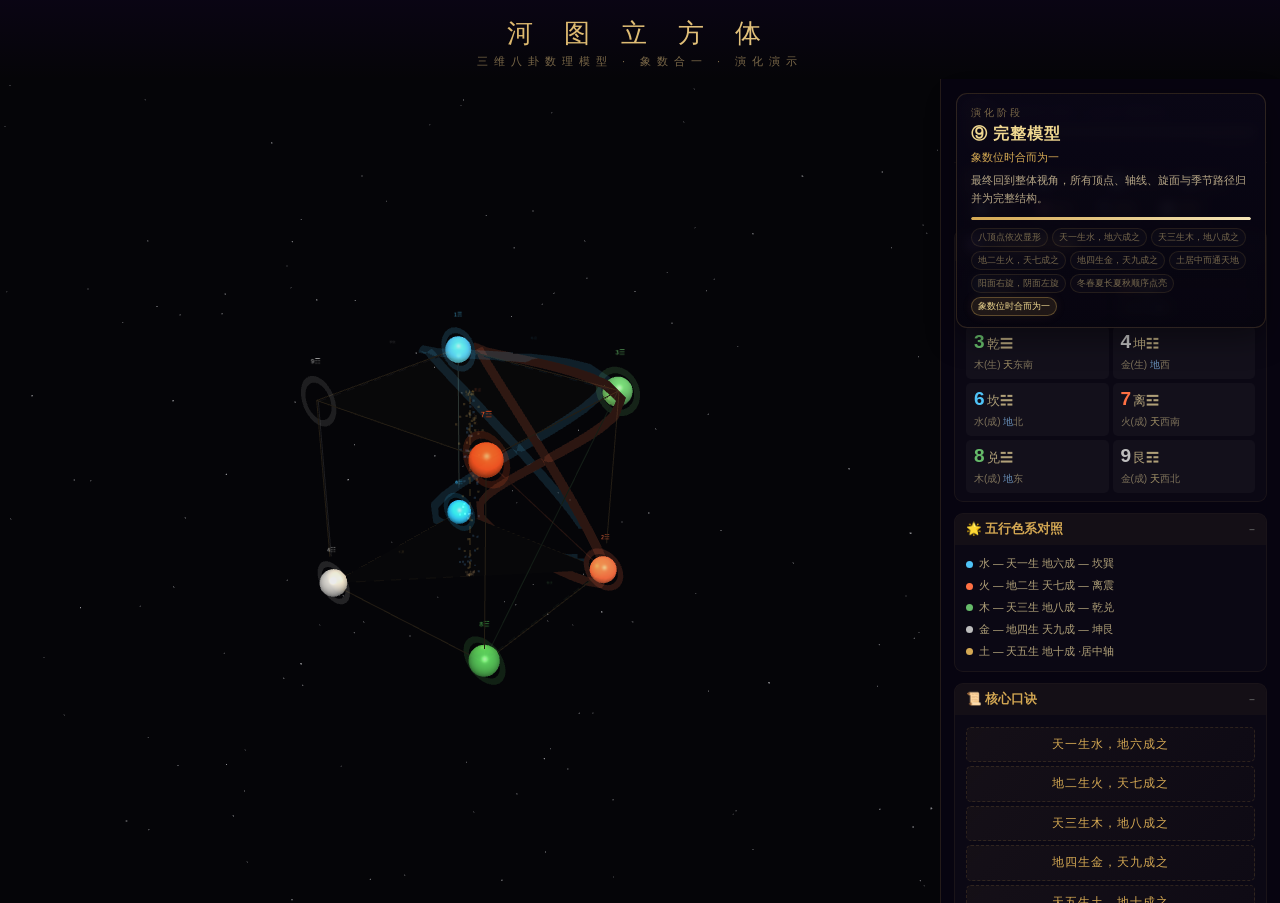
==== HetuCubeIOS/HetuCubeIOS/Web/index.html @ 50f14b51 "Initial public release" ====
<!DOCTYPE html>
<html lang="zh-CN">
<head>
<meta charset="UTF-8">
<meta name="viewport" content="width=device-width, initial-scale=1.0">
<meta name="description" content="河图立方体的三维交互可视化页面，结合八卦、五行、季节与数理映射，提供实验性 3D 展示与演化讲解。">
<title>河图立方体 · 三维数理模型</title>
<style>
*{margin:0;padding:0;box-sizing:border-box}
body{font-family:'Segoe UI','Microsoft YaHei',sans-serif;background:#050508;color:#e0d8c8;overflow-x:hidden;min-height:100vh}
.hd{text-align:center;padding:16px 20px 10px;background:linear-gradient(180deg,rgba(10,5,20,.95)0%,transparent 100%);position:relative;z-index:10}
.hd h1{font-size:26px;font-weight:200;letter-spacing:12px;background:linear-gradient(90deg,#d4a853,#f5e6b8,#d4a853);background-size:300% 100%;-webkit-background-clip:text;-webkit-text-fill-color:transparent;animation:tG 4s ease infinite}
@keyframes tG{0%,100%{background-position:0%50%}50%{background-position:100%50%}}
.sub{margin-top:3px;font-size:11px;color:#7a6848;letter-spacing:6px}
.mc{display:flex;height:calc(100vh - 76px);position:relative}
#cc{flex:1;position:relative;min-height:420px;cursor:grab}#cc:active{cursor:grabbing}canvas{display:block}
.sp{width:340px;background:rgba(8,5,18,.94);border-left:1px solid rgba(212,168,83,.14);overflow-y:auto;padding:13px;z-index:5}
.sp::-webkit-scrollbar{width:3px}.sp::-webkit-scrollbar-thumb{background:rgba(212,168,83,.22);border-radius:2px}
.ps{margin-bottom:11px;background:rgba(255,255,255,.02);border-radius:9px;border:1px solid rgba(212,168,83,.07);overflow:hidden}
.ph{padding:7px 11px;font-size:12.5px;font-weight:600;color:#d4a853;cursor:pointer;display:flex;justify-content:space-between;align-items:center;background:rgba(212,168,85,.04)}
.ph:hover{background:rgba(212,168,83,.09)}.pc{padding:8px 11px;font-size:11.5px;line-height:1.7;color:#b0a078}.pc.hd{display:none}.pi{font-size:10px;color:#555}
.ctls{display:flex;gap:4px;flex-wrap:wrap;padding:6px 11px 8px}
.cb{padding:4px 9px;font-size:10.5px;border:1px solid rgba(212,168,83,.2);background:rgba(212,168,83,.05);color:#c9a855;border-radius:4px;cursor:pointer;transition:all .25s;font-family:inherit;white-space:nowrap}
.cb:hover{background:rgba(212,168,83,.15);border-color:rgba(212,168,83,.38)}
.cb.on{background:rgba(212,168,83,.18);border-color:#d4a853;color:#f0d890}
.ab{padding:6px 11px 9px;border-bottom:1px solid rgba(212,168,83,.06)}
.ar{display:flex;align-items:center;gap:6px;margin-bottom:4px}
.pb{width:28px;height:28px;border-radius:50%;border:2px solid #d4a853;background:rgba(212,168,83,.08);color:#d4a853;font-size:12px;cursor:pointer;display:flex;align-items:center;justify-content:center;transition:all .25s;flex-shrink:0}
.pb:hover{background:rgba(212,168,83,.2)}.pb.on{border-color:#f0d890;background:rgba(240,216,144,.18);color:#f0d890}
.pl{flex:1;font-size:10.5px;color:#786848;text-align:left}
.pw{height:3px;background:rgba(255,255,255,.05);border-radius:2px;cursor:pointer;overflow:hidden}.pf{height:100%;background:linear-gradient(90deg,#d4a853,#f5e6b8);border-radius:2px;width:0%}
.sr{display:flex;justify-content:space-between;align-items:center;font-size:9.5px;color:#555;margin-top:3px}
.sr select{background:rgba(15,10,28,.92);border:1px solid rgba(212,168,83,.16);color:#c9a855;padding:1px 4px;border-radius:3px;font-size:9.5px;outline:none}
.vg{display:grid;grid-template-columns:1fr 1fr;gap:4px}
.vc{padding:5px 7px;border-radius:5px;background:rgba(255,255,255,.03);border:1px solid transparent;cursor:pointer;transition:all .28s}
.vc:hover{background:rgba(212,168,83,.08);border-color:rgba(212,168,83,.26);transform:translateY(-1px)}
.vc.a{background:rgba(212,168,83,.14);border-color:rgba(212,168,83,.48);box-shadow:0 0 10px rgba(212,168,83,.1)}.vc.dm{opacity:.16}
.vn{font-size:19px;font-weight:bold;line-height:1;display:inline-block}
.vg2{font-size:13px;margin-left:2px}.vw{font-size:10px;opacity:.68;margin-top:1px}
.e0 .vn{color:#4FC3F7}.e1 .vn{color:#FF7043}.e2 .vn{color:#66BB6A}.e3 .vn{color:#BDBDBD}.e4 .vn{color:#D4A853}
.lr{display:flex;align-items:center;padding:2px 0;font-size:10.5px}
.ld{width:7px;height:7px;border-radius:50%;margin-right:6px;flex-shrink:0}
.fb{background:linear-gradient(135deg,rgba(212,168,83,.05),rgba(212,168,83,.02));border-radius:5px;padding:7px 9px;margin:4px 0;text-align:center;font-size:11.5px;letter-spacing:1px;color:#d4a853;border:1px dashed rgba(212,168,83,.15)}
#io{position:absolute;top:10px;left:10px;max-width:270px;background:rgba(6,4,14,.96);border:1px solid rgba(212,168,83,.3);border-radius:9px;padding:11px 15px;font-size:11.5px;line-height:1.65;z-index:20;display:none;animation:fi .28s ease;box-shadow:0 8px 32px rgba(0,0,0,.5)}
@keyframes fi{from{opacity:0;transform:translateY(-8px)}to{opacity:1;transform:translateY(0)}}
.it{font-size:15px;font-weight:bold;color:#f0d890;margin-bottom:5px;display:flex;align-items:center;gap:6px}.ibn{font-size:26px;color:#d4a853}
.ir{display:flex;justify-content:space-between;padding:2px 0;border-bottom:1px solid rgba(255,255,255,.04)}.il{color:#6a5838}.iv{color:#ddd;font-weight:500}
.ci{position:absolute;top:6px;right:8px;color:#555;cursor:pointer;font-size:15px;line-height:1}.ci:hover{color:#888}
#to{position:absolute;bottom:45px;left:50%;transform:translateX(-50%);max-width:440px;background:rgba(6,4,14,.94);border:1px solid rgba(212,168,83,.26);border-radius:9px;padding:11px 16px;z-index:19;text-align:center;display:none;animation:ti .32s ease;box-shadow:0 6px 26px rgba(0,0,0,.5)}
@keyframes ti{from{opacity:0;transform:translateX(-50%) translateY(16px)}to{opacity:1;transform:translateX(-50%) translateY(0)}}
.tt{font-size:13px;color:#f0d890;font-weight:600;margin-bottom:4px}.td{font-size:11px;color:#b0a078;line-height:1.6;margin-bottom:8px}
.tn{display:flex;justify-content:center;gap:7px}
.tb{padding:4px 13px;border:1px solid rgba(212,168,83,.26);background:rgba(212,168,83,.07);color:#c9a855;border-radius:4px;cursor:pointer;font-size:10.5px;transition:all .2s;font-family:inherit}.tb:hover{background:rgba(212,168,85,.2);border-color:#d4a853}
.tds{display:flex;justify-content:center;gap:4px;margin-top:7px}
.tdt{width:5px;height:5px;border-radius:50%;background:rgba(212,168,83,.16);transition:all .3s}.tdd{background:#d4a853;box-shadow:0 0 5px rgba(212,168,83,.36)}
#ao{position:absolute;top:14px;right:14px;max-width:310px;background:linear-gradient(180deg,rgba(10,7,22,.96),rgba(6,4,14,.88));border:1px solid rgba(212,168,83,.18);border-radius:11px;padding:12px 14px 11px;z-index:18;box-shadow:0 10px 30px rgba(0,0,0,.4);backdrop-filter:blur(6px)}
.ak{font-size:10px;letter-spacing:3px;color:#7a6848;margin-bottom:4px}
.at{font-size:16px;color:#f0d890;font-weight:600;letter-spacing:1px}
.al{margin-top:5px;font-size:11px;color:#d4a853}
.ad{margin-top:6px;font-size:11px;line-height:1.65;color:#b6a686}
.apb{display:flex;gap:5px;margin-top:10px}
.apd{flex:1;height:3px;border-radius:2px;background:rgba(255,255,255,.06);overflow:hidden}
.apf{height:100%;width:0%;background:linear-gradient(90deg,#d4a853,#f5e6b8);border-radius:2px;transition:width .18s linear}
.aps{display:flex;gap:4px;flex-wrap:wrap;margin-top:8px}
.apt{padding:2px 6px;border-radius:999px;border:1px solid rgba(212,168,83,.12);font-size:9px;color:#76684d;background:rgba(255,255,255,.02)}
.apt.on{color:#f0d890;border-color:rgba(212,168,83,.35);background:rgba(212,168,83,.11);box-shadow:0 0 12px rgba(212,168,83,.08)}
#ld{position:fixed;inset:0;background:#050508;display:flex;align-items:center;justify-content:center;z-index:9999;flex-direction:column;gap:10px}
.lt{color:#d4a853;font-size:15px;letter-spacing:4px;animation:pul 1.5s infinite}
.lb{width:160px;height:2px;background:rgba(212,168,83,.12);border-radius:1px;overflow:hidden}.lf{height:100%;background:linear-gradient(90deg,#d4a853,#f5e6b8);width:0%;animation:lfd 1.8s ease forwards}
@keyframes pul{0%,100%{opacity:.35}50%{opacity:1}}@keyframes lfd{to{width:100%}}
@media(max-width:900px){.mc{flex-direction:column}.sp{width:100%;max-height:42vh;border-left:none;border-top:1px solid rgba(212,168,83,.1)}#cc{min-height:54vh}#ao{top:auto;bottom:12px;right:12px;left:12px;max-width:none}}
</style>
</head>
<body>

<div id="ld"><div class="lt">载入河图立方体...</div><div class="lb"><div class="lf"></div></div></div>

<div class="hd"><h1>河 图 立 方 体</h1><div class="sub">三维八卦数理模型 · 象数合一 · 演化演示</div></div>

<div class="mc">
<div id="cc"></div>
<div id="io"><span class="ci" onclick="hideInfo()">✕</span><div class="it"><span class="ibn"></span><span class="gn"></span></div><div id="ib"></div></div>
<div id="to"><div class="tt"></div><div class="td"></div><div class="tn"><button class="tb" id="tpv">← 上一步</button><button class="tb" id="tnx">下一步 →</button></div><div class="tds" id="tds"></div></div>
<div id="ao"><div class="ak">演化阶段</div><div class="at">完整模型</div><div class="al">河图立方体已展开</div><div class="ad">当前显示完整状态。点击左侧播放按钮，可以从顶点落位开始按阶段观看整个演化过程。</div><div class="apb"><div class="apd"><div class="apf" id="apf"></div></div></div><div class="aps" id="aps"></div></div>

<div class="sp">

<div class="ab">
<div class="ar"><button class="pb" id="pbt" onclick="togPlay()">▶</button><span class="pl" id="plab">点击 ▶ 开始演化</span></div>
<div class="pw" onclick="skP(event)"><div class="pf" id="pff"></div></div>
<div class="sr"><span>速度<select onchange="chgSp(this.value)"><option value=".5">0.5x</option><option value="1" selected>1x</option><option value="1.5">1.5x</option><option value="2">2x</option><option value="3">3x</option></select></span><span><span id="tcu">00:00</span>/<span id="ttl">00:24</span></span></div>
</div>

<div class="ctls">
<button class="cb on" id="btnFull" onclick="setVM('full',this)">🌐 完整</button>
<button class="cb" id="btnHeaven" onclick="setVM('heaven',this)">⬆️ 天平面</button>
<button class="cb" id="btnEarth" onclick="setVM('earth',this)">⬇️ 地平面</button>
<button class="cb" id="btnTop" onclick="togTD(this)">🗺️ 俯视</button>
<button class="cb" id="btnRotate" onclick="togAR(this)">🔄 自转</button>
<button class="cb" onclick="rstCam()">🎯 复位</button>
<button class="cb" onclick="focusNext()">🔍 聚焦</button>
<button class="cb" onclick="startTut()">📖 讲解</button>
</div>

<div class="ps"><div class="ph" onclick="tgS(this)"><span>🔮 八顶点数理映射</span><span class="pi">−</span></div><div class="pc"><div class="vg" id="vg"></div></div></div>

<div class="ps"><div class="ph" onclick="tgS(this)"><span>🌟 五行色系对照</span><span class="pi">−</span></div><div class="pc">
<div class="lr"><span class="ld" style="background:#4fc3f7"></span>水 — 天一生 地六成 — 坎巽</div>
<div class="lr"><span class="ld" style="background:#ff7043"></span>火 — 地二生 天七成 — 离震</div>
<div class="lr"><span class="ld" style="background:#66bb6a"></span>木 — 天三生 地八成 — 乾兑</div>
<div class="lr"><span class="ld" style="background:#bdbdbd"></span>金 — 地四生 天九成 — 坤艮</div>
<div class="lr"><span class="ld" style="background:#d4a853"></span>土 — 天五生 地十成 ·居中轴</div>
</div></div>

<div class="ps"><div class="ph" onclick="tgS(this)"><span>📜 核心口诀</span><span class="pi">−</span></div><div class="pc">
<div class="fb">天一生水，地六成之</div><div class="fb">地二生火，天七成之</div><div class="fb">天三生木，地八成之</div><div class="fb">地四生金，天九成之</div><div class="fb">天五生土，地十成之</div><p style="margin-top:4px;font-size:9.5px;color:#666;">出自《尚书·洪范》</p>
</div></div>

<div class="ps"><div class="ph" onclick="tgS(this)"><span>🔄 阴阳旋转面</span><span class="pi">−</span></div><div class="pc">
<p style="color:#f0d890;margin-bottom:3px;font-size:11px">☀️ 阳面右旋顺时针</p><p style="font-size:9.5px;padding-left:4px;color:#bbb;">3乾→8兑→2震→7离→3 <span style="color:#776">| 阳爻神天 | 木→火</span></p>
<p style="color:#8ec8ff;margin:6px 0 3px;font-size:11px">🌙 阴面左旋逆时针</p><p style="font-size:9.5px;padding-left:4px;color:#bbb;">9艮→6坎→4坤→1巽→9 <span style="color:#776">| 阴爻鬼地 | 金→水</span></p>
</div></div>

<div class="ps"><div class="ph" onclick="tgS(this)"><span>⚡ 鬼神生成关系</span><span class="pi">−</span></div><div class="pc">
<p style="color:#f0d890;margin-bottom:2px;font-size:11px">神（阳气下沉 天→地）：</p><p style="font-size:9.5px;padding-left:4px;color:#ccc;">天1水→地6水神 · 天3木→地8木神 · 天5土→地10土神</p>
<p style="color:#b8a898;margin:4px 0 2px;font-size:11px">鬼（阴气上升 地→天）：</p><p style="font-size:9.5px;padding-left:4px;color:#ccc;">地2火→天7火鬼 · 地4金→天9金鬼</p>
<p style="margin-top:4px;font-size:9px;color:#556;border-top:1px solid rgba(255,255,255,.04);padding-top:3px;">「鬼神」=阴阳二气代称：神为阳气(生发)，鬼为阴气(收敛)</p>
</div></div>

<div class="ps"><div class="ph" onclick="tgS(this)"><span>📅 四季流转路径</span><span class="pi">−</span></div><div class="pc">
<p style="font-size:9.5px;line-height:1.72;color:#aaa;">
❄️冬：天1巽→天3乾 &nbsp; 🌱春：地8兑→地2震<br>🔥夏：天7离→天5中 &nbsp; 🌾长夏：地10中→地4坤<br>🍂秋：天9艮→天1巽 <span style="color:#776;font-size:8.5px;">|沿棱边闭环，时空一体</span></p>
</div></div>

<div class="ps"><div class="ph" onclick="tgS(this)"><span>🔢 天干与爻位编码</span><span class="pi">−</span></div><div class="pc">
<p style="font-size:9.5px;line-height:1.78;color:#999;"><b style="color:#c9a855">天干：</b>甲乙木(3/8)丙丁火(2/7)戊己土(5/10)庚辛金(4/9)壬癸水(1/6)<br><b style="color:#c9a855">三爻上中下=天地·鬼神·阴阳：</b><br>乾☰天神阳 坤☷地鬼阴 震☳地鬼阳 巽☴天神阴<br>坎☵地神阴 离☲天鬼阳 兑☱地神阳 艮☶天鬼阴</p>
</div></div>

</div><!-- sp -->
</div><!-- mc -->

<!-- 本地随仓库分发的依赖：Three.js r128 -->
<script src="three.min.js"></script>

<script>
// ===== 手写OrbitControls（零外部依赖）=====
THREE.OrbitControls=function(object,domElement){
  var scope=this;
  this.object=object;
  this.domElement=domElement||document;
  this.enableDamping=true;
  this.dampingFactor=0.06;
  this.autoRotate=false;
  this.autoRotateSpeed=0.6;
  this.minDistance=4;
  this.maxDistance=18;
  this.target=new THREE.Vector3();
  this.enabled=true;

  var rotateStart=new THREE.Vector2(),rotateEnd=new THREE.Vector2(),rotateDelta=new THREE.Vector2();
  var STATE={NONE:-1,ROTATE:0,DOLLY:1,PAN:2};
  var state=STATE.NONE,scale=1;
  var offset=new THREE.Vector3(),quaternion=new THREE.Quaternion();
  var spherical=new THREE.Spherical(),sphericalDelta=new THREE.Spherical();
  var panOffset=new THREE.Vector3();
  var zoomChanged=false;

  function getAutoRotationAngle(){return 2*Math.PI/60/60*scope.autoRotateSpeed;}
  function rotateLeft(angle){sphericalDelta.theta-=angle;}
  function rotateUp(angle){sphericalDelta.phi-=angle;}

  var panLeft=function(){},panUp=function(){},v1=new THREE.Vector3();
  (function(){
    panLeft=function(distance){
      v1.setFromMatrixColumn(object.matrix,0);v1.multiplyScalar(-distance);
      panOffset.add(v1);
    };
    panUp=function(distance){
      v1.setFromMatrixColumn(object.matrix,1);v1.multiplyScalar(distance);
      panOffset.add(v1);
    };
  })();

  function handleMouseDownRotate(e){rotateStart.set(e.clientX,e.clientY);}
  function handleMouseDownPan(e){}

  function handleMouseMoveRotate(e){
    rotateEnd.set(e.clientX,e.clientY);
    rotateDelta.subVectors(rotateEnd,rotateStart).multiplyScalar(Math.PI/180*scope.elementScale||0.5);
    rotateLeft(rotateDelta.x);
    rotateUp(rotateDelta.y);
    rotateStart.copy(rotateEnd);
  }

  function handleMouseWheel(e){
    if(e.deltaY<0){scale/=Math.pow(.95,8);}else{scale*=Math.pow(.95,8);}
    zoomChanged=true;
  }

  function onMouseDown(e){
    if(scope.enabled===false)return;
    e.preventDefault();
    if(e.button===0){
      state=STATE.ROTATE;handleMouseDownRotate(e);
    }else if(e.button===2){
      state=STATE.PAN;handleMouseDownPan(e);
    }
    document.addEventListener('mousemove',onMouseMove,false);
    document.addEventListener('mouseup',onMouseUp,false);
  }
  function onMouseMove(e){
    if(scope.enabled===false)return;
    e.preventDefault();
    switch(state){
      case STATE.ROTATE:handleMouseMoveRotate(e);break;
      case STATE.PAN:break;
    }
  }
  function onMouseUp(){
    document.removeEventListener('mousemove',onMouseMove,false);
    document.removeEventListener('mouseup',onMouseUp,false);
    state=STATE.NONE;
  }
  function onMouseWheel(e){
    if(scope.enabled===false)return;
    e.preventDefault();handleMouseWheel(e);
  }

  // Touch support
  function onTouchStart(e){
    if(scope.enabled===false)return;
    switch(e.touches.length){
      case 1:state=STATE.ROTATE;rotateStart.set(e.touches[0].pageX,e.touches[0].pageY);break;
      default:state=STATE.NONE;
    }
  }
  function onTouchMove(e){
    if(scope.enabled===false)return;
    e.preventDefault();e.stopPropagation();
    if(state===STATE.ROTATE&&e.touches.length===1){
      var f={clientX:e.touches[0].pageX,clientY:e.touches[0].pageY};
      rotateEnd.set(f.clientX,f.clientY);
      rotateDelta.subVectors(rotateEnd,rotateStart).multiplyScalar(Math.PI/180*.5);
      rotateLeft(rotateDelta.x);rotateUp(rotateDelta.y);
      rotateStart.copy(rotateEnd);
    }
  }

  this.domElement.addEventListener('contextmenu',function(e){e.preventDefault();});
  this.domElement.addEventListener('mousedown',onMouseDown,false);
  this.domElement.addEventListener('wheel',onMouseWheel,{passive:false});
  this.domElement.addEventListener('touchstart',onTouchStart,false);
  this.domElement.addEventListener('touchmove',onTouchMove,{passive:false});

  this.update=function(){
    var position=scope.object.position;
    offset.copy(position).sub(scope.target);
    offset.applyQuaternion(quaternion.copy(object.quaternion).invert());
    spherical.setFromVector3(offset);

    if(scope.autoRotate&&state===STATE.NONE){
      rotateLeft(getAutoRotationAngle());
    }

    spherical.theta+=sphericalDelta.theta;
    spherical.phi+=sphericalDelta.phi;
    spherical.phi=Math.max(.01,Math.min(Math.PI-.01,spherical.phi));
    spherical.radius*=scale;
    spherical.radius=Math.max(scope.minDistance,Math.min(scope.maxDistance,spherical.radius));

    scope.target.add(panOffset);

    offset.setFromSpherical(spherical);
    offset.applyQuaternion(object.quaternion);

    position.copy(scope.target).add(offset);
    object.lookAt(scope.target);

    if(scope.enableDamping){
      sphericalDelta.theta*=(1-this.dampingFactor);
      sphericalDelta.phi*=(1-this.dampingFactor);
      panOffset.multiplyScalar(1-this.dampingFactor);
    }else{
      sphericalDelta.set(0,0,0);
      panOffset.set(0,0,0);
    }
    scale=1;

    return true;
  };

  this.dispose=function(){
    this.domElement.removeEventListener('mousedown',onMouseDown);
    this.domElement.removeEventListener('wheel',onMouseWheel);
    this.domElement.removeEventListener('touchstart',onTouchStart);
    this.domElement.removeEventListener('touchmove',onTouchMove);
  };
};

// ===== 全局错误处理 =====
window.onerror=function(msg,url,line){
  var ld=document.getElementById('ld');
  if(ld)ld.innerHTML='<div style="text-align:center;padding:35px;color:#d4a853;"><h3 style="margin-bottom:10px;">⚠ 出错了</h3><p style="font-size:12px;color:#888;margin-bottom:14px;">'+String(msg)+'<br>行:'+line+'</p><button onclick="location.reload()" style="padding:7px 22px;background:rgba(212,168,83,.14);border:1px solid #d4a853;color:#d4a853;border-radius:5px;cursor:pointer;font-size:12px;">🔄 重试</button></div>';
  return false;
};

function showBootError(msg){
  var ld=document.getElementById('ld');
  if(ld)ld.innerHTML='<div style="text-align:center;padding:34px;color:#d4a853;"><h3 style="margin-bottom:10px;">⚠ 无法初始化 3D 场景</h3><p style="font-size:12px;line-height:1.7;color:#9f937d;margin-bottom:14px;">'+msg+'</p><button onclick="location.reload()" style="padding:7px 22px;background:rgba(212,168,83,.14);border:1px solid #d4a853;color:#d4a853;border-radius:5px;cursor:pointer;font-size:12px;">🔄 重新尝试</button></div>';
}

// ===== 主初始化 =====
function initApp(){
  if(typeof THREE==='undefined'||!THREE.Scene){
    document.getElementById('ld').innerHTML='<div style="text-align:center;color:#d4a853;padding:30px;"><h3>⏳ 正在加载引擎...</h3><p style="font-size:11px;color:#777;margin:10px 0;">Three.js尚未就绪</p><button onclick="location.reload()" style="padding:6px 18px;background:rgba(212,168,83,.12);border:1px solid #d4a853;color:#d4a853;border-radius:4px;cursor:pointer;">重试</button></div>';
    setTimeout(initApp,800);
    return;
  }

// ===================== 数据 =====================
var VD=[
{n:1,g:'巽',gs:'☴',w:'水',sc:'生',pl:'天',po:'东北',el:0,sg:'神',yy:'阴',xx:'风',se:'冬始',c:0x4FC3F7},
{n:2,g:'震',gs:'☳',w:'火',sc:'生',pl:'地',po:'南',el:1,sg:'鬼',yy:'阳',xx:'雷',se:'春始',c:0xFF7043},
{n:3,g:'乾',gs:'☰',w:'木',sc:'生',pl:'天',po:'东南',el:2,sg:'神',yy:'阳',xx:'天',se:'春终',c:0x66BB6A},
{n:4,g:'坤',gs:'☷',w:'金',sc:'生',pl:'地',po:'西',el:3,sg:'鬼',yy:'阴',xx:'地',se:'秋终',c:0xBDBDBD},
{n:6,g:'坎',gs:'☵',w:'水',sc:'成',pl:'地',po:'北',el:0,sg:'神',yy:'阴',xx:'水',se:'冬终',c:0x29B6F6},
{n:7,g:'离',gs:'☲',w:'火',sc:'成',pl:'天',po:'西南',el:1,sg:'鬼',yy:'阳',xx:'火',se:'夏始',c:0xFF5722},
{n:8,g:'兑',gs:'☱',w:'木',sc:'成',pl:'地',po:'东',el:2,sg:'神',yy:'阳',xx:'泽',se:'春盛',c:0x4CAF50},
{n:9,g:'艮',gs:'☶',w:'金',sc:'成',pl:'天',po:'西北',el:3,sg:'鬼',yy:'阴',xx:'山',se:'秋始',c:0x9E9E9E}
];
var S=2;
var VP={
 1:new THREE.Vector3(-1,1,-1),3:new THREE.Vector3(1,1,-1),
 7:new THREE.Vector3(1,1,1),9:new THREE.Vector3(-1,1,1),
 2:new THREE.Vector3(1,-1,-1),4:new THREE.Vector3(-1,-1,1),
 6:new THREE.Vector3(-1,-1,-1),8:new THREE.Vector3(1,-1,1)
};
var CH=new THREE.Vector3(0,S/2,0), CE=new THREE.Vector3(0,-S/2,0);
var PRS=[{s:1,c:6,nm:'水',cl:0x4FC3F7},{s:3,c:8,nm:'木',cl:0x66BB6A},{s:2,c:7,nm:'火',cl:0xFF7043},{s:4,c:9,nm:'金',cl:0xBDBDBD}];
var SRS=[
  {a:1,b:3,nm:'冬启',cl:0x4FC3F7},
  {a:8,b:2,nm:'春发',cl:0x66BB6A},
  {a:7,b:'5',nm:'夏盛',cl:0xFF7043},
  {a:'10',b:4,nm:'长夏',cl:0xD4A853},
  {a:9,b:1,nm:'秋收',cl:0xBDBDBD}
];
var DUR=24;
var PHASES=[
  {id:'intro',from:0,to:3,title:'① 顶点落位',label:'八顶点依次显形',desc:'先看到数位骨架，再建立天平面与地平面的上下层级。',cam:{x:5.4,y:4.6,z:6.2,tx:0,ty:0,tz:0}},
  {id:'water',from:3,to:5.8,title:'② 水相生成',label:'天一生水，地六成之',desc:'蓝色粒子沿 1→6 贯穿上下，先明确“生数到成数”的基本范式。',cam:{x:-4.8,y:3.2,z:-5.6,tx:-0.7,ty:-0.1,tz:-0.7}},
  {id:'wood',from:5.8,to:8.6,title:'③ 木相生成',label:'天三生木，地八成之',desc:'镜头转向东南与正东方向，绿色流线强调木相从天位落到地位。',cam:{x:5.8,y:2.9,z:-4.9,tx:0.9,ty:-0.05,tz:-0.2}},
  {id:'fire',from:8.6,to:11.4,title:'④ 火相生成',label:'地二生火，天七成之',desc:'红色粒子改为由下向上冲起，显出“地生而天成”的反向气机。',cam:{x:5.6,y:1.2,z:5.2,tx:0.95,ty:-0.2,tz:0.1}},
  {id:'metal',from:11.4,to:14.2,title:'⑤ 金相生成',label:'地四生金，天九成之',desc:'银白流线斜贯西与西北，生成关系由下升上，更清楚地和水木区分。',cam:{x:-5.7,y:2.2,z:5.7,tx:-0.9,ty:-0.1,tz:0.5}},
  {id:'axis',from:14.2,to:17.2,title:'⑥ 鬼神中轴',label:'土居中而通天地',desc:'中心轴开始显化。金色下沉为神，青色上升为鬼，5 与 10 成为全局枢纽。',cam:{x:0.2,y:6.9,z:4.2,tx:0,ty:0,tz:0}},
  {id:'spin',from:17.2,to:20.4,title:'⑦ 阴阳旋面',label:'阳面右旋，阴面左旋',desc:'两组旋转管开始占据画面，观众能同时看到阳面外放与阴面回收。',cam:{x:6.8,y:3.6,z:0.6,tx:0,ty:0,tz:0}},
  {id:'season',from:20.4,to:23.2,title:'⑧ 四时流转',label:'冬春夏长夏秋顺序点亮',desc:'五段季节路径依次显现，时间不再只是文字，而是绕着立方体实际流动。',cam:{x:4.6,y:6.1,z:4.8,tx:0,ty:0,tz:0}},
  {id:'full',from:23.2,to:24,title:'⑨ 完整模型',label:'象数位时合而为一',desc:'最终回到整体视角，所有顶点、轴线、旋面与季节路径归并为完整结构。',cam:{x:5,y:4,z:6,tx:0,ty:0,tz:0}}
];

// ===================== 场景 =====================
var ct=document.getElementById('cc');
var scene=new THREE.Scene();
scene.background=new THREE.Color(0x050508);
var camera=new THREE.PerspectiveCamera(50,ct.clientWidth/ct.clientHeight,0.1,120);
camera.position.set(5,4,6);
if(!window.WebGLRenderingContext){
  showBootError('当前环境不支持 WebGL。请改用支持硬件加速的现代浏览器打开此页面。');
  return;
}
var renderer;
try{
  renderer=new THREE.WebGLRenderer({antialias:true,alpha:false,powerPreference:'high-performance'});
}catch(err){
  showBootError('浏览器已加载页面，但未能创建 WebGL 上下文。请检查显卡驱动、浏览器硬件加速设置，或尝试 Chrome / Edge / Safari 最新版本。');
  console.error(err);
  return;
}
renderer.setSize(ct.clientWidth,ct.clientHeight);
renderer.setPixelRatio(Math.min(window.devicePixelRatio,2));
ct.appendChild(renderer.domElement);
var controls=new THREE.OrbitControls(camera,renderer.domElement);

scene.add(new THREE.AmbientLight(0xffffff,.36));
var dLight=new THREE.DirectionalLight(0xfff8e8,.65);dLight.position.set(5,8,5);scene.add(dLight);
scene.add(new THREE.PointLight(0xd4a853,.45,25));

// =========== 星空 ===========
(function(){
  var N=1500,geo=new THREE.BufferGeometry(),pos=new Float32Array(N*3),col=new Float32Array(N*3);
  for(var i=0;i<N;i++){
    var r=24+Math.random()*40,th=Math.random()*Math.PI*2,ph=Math.acos(2*Math.random()-1);
    pos[i*3]=r*Math.sin(ph)*Math.cos(th);pos[i*3+1]=r*Math.sin(ph)*Math.sin(th);pos[i*3+2]=r*Math.cos(ph);
    var b=.45+Math.random()*.55;col[i*3]=col[i*3+1]=col[i*3+2]=b;
  }
  geo.setAttribute('position',new THREE.BufferAttribute(pos,3));
  geo.setAttribute('color',new THREE.BufferAttribute(col,3));
  window._stars=new THREE.Points(geo,new THREE.PointsMaterial({size:.11,vertexColors:true,transparent:true,opacity:.6,sizeAttenuative:true,blending:THREE.AdditiveBlending}));
  scene.add(window._stars);
})();

// =========== 立方体边框 ===========
var edgeLines=new THREE.LineSegments(new THREE.EdgesGeometry(new THREE.BoxGeometry(S*1.01,S*1.01,S*1.01)),new THREE.LineBasicMaterial({color:0xd4a853,transparent:true,opacity:.15}));
scene.add(edgeLines);

(function(){// faces
  function face(v1,v2,v3,v4,col,op){
    var sh=new THREE.Shape();sh.moveTo(v1.x,v1.z);sh.lineTo(v2.x,v2.z);sh.lineTo(v3.x,v3.z);sh.lineTo(v4.x,v4.z);sh.closePath();
    var m=new THREE.Mesh(new THREE.ShapeGeometry(sh),new THREE.MeshBasicMaterial({color:col,transparent:true,opacity:op,side:THREE.DoubleSide}));
    m.rotation.x=-Math.PI/2;m.position.y=(v1.y+v2.y+v3.y+v4.y)/4;return m;
  }
  scene.add(face(VP[3],VP[8],VP[2],VP[7],0xff7043,.028));
  scene.add(face(VP[4],VP[9],VP[1],VP[6],0x4fc3f7,.028));
  scene.add(face(VP[1],VP[3],VP[7],VP[9],0xd4a853,.016));
  scene.add(face(VP[6],VP[8],VP[2],VP[4],0xa08060,.016));
})();

// 中心轴
var axisL=new THREE.Line(new THREE.BufferGeometry().setFromPoints([CH.clone(),CE.clone()]),new THREE.LineDashedMaterial({color:0xd4a853,dashSize:.08,gapSize:.06,transparent:true,opacity:.3}));
axisL.computeLineDistances();scene.add(axisL);

// Sprite
function mkSprite(txt,col,sc){sc=sc||.7;var cv=document.createElement('canvas');cv.width=256;cv.height=128;var x=cv.getContext('2d');x.fillStyle='transparent';x.fillRect(0,0,256,128);x.fillStyle='#'+col.toString(16).padStart(6,'0');x.font='bold '+Math.round(28*sc)+'px "Microsoft YaHei",sans-serif';x.textAlign='center';x.textBaseline='middle';txt.split('\n').forEach(function(l,i){x.fillText(l,128,38+i*27*sc)});var sp=new THREE.Sprite(new THREE.SpriteMaterial({map:new THREE.CanvasTexture(cv),transparent:true}));sp.scale.set(.58*sc,.31*sc,1);return sp;}
function getPointRef(k){return k==='5'?CH.clone():k==='10'?CE.clone():VP[k].clone().multiplyScalar(S/2);}
var c5=mkSprite('5 土生\n(天中)',0xD4A853);c5.position.copy(CH);scene.add(c5);
var c10=mkSprite('10 土成\n(地中)',0xB8956A);c10.position.copy(CE);scene.add(c10);

// ============ 顶点球体 ============
var vM={},vL={},vR={};
for(var vi=0;vi<VD.length;vi++){
  var d=VD[vi],p=VP[d.n].clone().multiplyScalar(S/2);
  var sph=new THREE.Mesh(new THREE.SphereGeometry(.142,22,22),new THREE.MeshPhongMaterial({color:d.c,emissive:d.c,emissiveIntensity:.24,shininess:55,transparent:true,opacity:.9}));
  sph.position.copy(p);sph.userData=d;sph.visible=false;scene.add(sph);vM[d.n]=sph;
  var ring=new THREE.Mesh(new THREE.RingGeometry(.17,.23,26),new THREE.MeshBasicMaterial({color:d.c,transparent:true,opacity:.14,side:THREE.DoubleSide}));
  ring.position.copy(p);ring.visible=false;scene.add(ring);vR[d.n]=ring;
  var lb=mkSprite(d.n+d.gs,d.c,1.0);lb.position.copy(p).add(new THREE.Vector3(0,.32,0));lb.visible=false;scene.add(lb);vL[d.n]=lb;
}

// 连接线
var connL={};
for(var pi=0;pi<PRS.length;pi++){(function(pr){
  var ln=new THREE.Line(new THREE.BufferGeometry().setFromPoints([getPointRef(pr.s),getPointRef(pr.c)]),new THREE.LineBasicMaterial({color:pr.cl,transparent:true,opacity:.13}));
  ln._pd=pr;scene.add(ln);connL[pr.nm]=ln;
})(PRS[pi]);}
var seasonL=[];
for(var sli=0;sli<SRS.length;sli++)(function(sr){
  var ln=new THREE.Line(
    new THREE.BufferGeometry().setFromPoints([getPointRef(sr.a),getPointRef(sr.b)]),
    new THREE.LineDashedMaterial({color:sr.cl,dashSize:.1,gapSize:.08,transparent:true,opacity:.02})
  );
  ln.computeLineDistances();
  ln._sd=sr;
  scene.add(ln);
  seasonL.push(ln);
})(SRS[sli]);
var seasonTags=[];
for(var sti=0;sti<SRS.length;sti++)(function(sr){
  var sp=mkSprite(sr.nm,sr.cl,.72),a=getPointRef(sr.a),b=getPointRef(sr.b),mid=a.clone().lerp(b,.5);
  sp.position.copy(mid).add(new THREE.Vector3(0,.28,0));
  sp.material.opacity=.02;
  sp.visible=false;
  scene.add(sp);
  seasonTags.push(sp);
})(SRS[sti]);

// ============ 粒子 ============
var partSys=[];
for(var psi=0;psi<PRS.length;psi++){(function(pr,idx){
  var n=48,geo=new THREE.BufferGeometry(),pa=new Float32Array(n*3),vel=new Float32Array(n*3),life=new Float32Array(n);
  for(var j=0;j<n;j++)life[j]=0;
  geo.setAttribute('position',new THREE.BufferAttribute(pa,3));
  var pts=new THREE.Points(geo,new THREE.PointsMaterial({size:.05,color:pr.cl,transparent:true,opacity:.82,blending:THREE.AdditiveBlending,depthWrite:false}));
  pts.visible=false;pts._d={vel:vel,life:life,pos:pa,count:n,sn:pr.s,cn:pr.c};partSys.push(pts);scene.add(pts);
})(PRS[psi],psi);}

// 垂直流
(function(){
  function mkVF(y1,y2,n,col){
    var g=new THREE.BufferGeometry(),arr=new Float32Array(n*3);
    for(var i=0;i<n;i++){arr[i*3]=(Math.random()-.5)*.2;arr[i*3+1]=y1+(y2>y1?1:-1)*Math.random()*Math.abs(y2-y1);arr[i*3+2]=(Math.random()-.5)*.2;}
    g.setAttribute('position',new THREE.BufferAttribute(arr,3));return new THREE.Points(g,new THREE.PointsMaterial({size:.045,color:col,transparent:true,opacity:.56,blending:THREE.AdditiveBlending,depthWrite:false}));
  }
  window._sf=mkVF(CH.y,CE.y,40,0xD4A853);window._sf.visible=false;scene.add(window._sf);
  window._gf=mkVF(CE.y,CH.y,40,0x64B5F6);window._gf.visible=false;scene.add(window._gf);
})();

// 旋转管
(function(){
  function mkTP(arr,col){
    var pts=[];for(var i=0;i<arr.length;i++)pts.push(VP[arr[i]].clone().multiplyScalar(S/2));pts.push(pts[0].clone());
    var m=new THREE.Mesh(new THREE.TubeGeometry(new THREE.CatmullRomCurve3(pts,true),48,.048,8,true),new THREE.MeshBasicMaterial({color:col,transparent:true,opacity:0}));m.visible=false;return m;
  }
  window._yh=mkTP([3,8,2,7],0xFF7043);window._yh.visible=false;scene.add(window._yh);
  window._yh2=mkTP([9,6,4,1],0x4FC3F7);window._yh2.visible=false;scene.add(window._yh2);
})();

// ============ 状态 ============
var st={playing:false,time:DUR,speed:1},focIdx=-1,isTD=false,tutOn=false,tutSt=-1,selN=null,hovM=null,lastT=Date.now(),curVM='full';

var TUT=[{t:'欢迎进入河图立方体',d:'这是传统河图的三维立体化模型。\n接下来会按阶段带你看完整个生成过程。',phaseId:'intro'}];
for(var pti=1;pti<PHASES.length;pti++){
  TUT.push({t:PHASES[pti].title,d:PHASES[pti].desc+'\n重点：'+PHASES[pti].label,phaseId:PHASES[pti].id});
}
TUT.push({t:'交互指南',d:'操作提示：\n• 空格开始/暂停演化\n• 左右方向键按阶段前后跳转\n• 点击顶点查看详情\n• 「聚焦」可以逐对查看生成关系',phaseId:'full'});
var hudEl={
  title:document.querySelector('#ao .at'),
  label:document.querySelector('#ao .al'),
  desc:document.querySelector('#ao .ad'),
  fill:document.getElementById('apf'),
  chips:document.getElementById('aps'),
  playBtn:document.getElementById('pbt'),
  playLabel:document.getElementById('plab'),
  playFill:document.getElementById('pff'),
  timeCur:document.getElementById('tcu')
};
var btns={
  full:document.getElementById('btnFull'),
  heaven:document.getElementById('btnHeaven'),
  earth:document.getElementById('btnEarth'),
  top:document.getElementById('btnTop'),
  rotate:document.getElementById('btnRotate')
};
var phaseChips=[];
function ensurePhaseChips(){
  if(!hudEl.chips||phaseChips.length)return;
  hudEl.chips.innerHTML='';
  for(var i=0;i<PHASES.length;i++){
    var c=document.createElement('div');
    c.className='apt';
    c.textContent=PHASES[i].label;
    hudEl.chips.appendChild(c);
    phaseChips.push(c);
  }
}
function getPhaseByTime(t){
  for(var i=0;i<PHASES.length;i++){
    if(t>=PHASES[i].from&&t<PHASES[i].to)return PHASES[i];
  }
  return PHASES[PHASES.length-1];
}
function phaseProgress(phase,t){
  var span=Math.max(.001,phase.to-phase.from);
  return Math.max(0,Math.min(1,(t-phase.from)/span));
}
function syncButtons(){
  if(btns.full)btns.full.classList.toggle('on',curVM==='full');
  if(btns.heaven)btns.heaven.classList.toggle('on',curVM==='heaven');
  if(btns.earth)btns.earth.classList.toggle('on',curVM==='earth');
  if(btns.top)btns.top.classList.toggle('on',isTD);
  if(btns.rotate)btns.rotate.classList.toggle('on',controls.autoRotate);
}
function renderPhaseHud(t){
  ensurePhaseChips();
  var phase=!st.playing&&t>=DUR?PHASES[PHASES.length-1]:getPhaseByTime(t);
  if(hudEl.title)hudEl.title.textContent=phase.title;
  if(hudEl.label)hudEl.label.textContent=phase.label;
  if(hudEl.desc)hudEl.desc.textContent=phase.desc;
  if(hudEl.fill)hudEl.fill.style.width=(Math.max(0,Math.min(1,t/DUR))*100)+'%';
  for(var i=0;i<phaseChips.length;i++)phaseChips[i].classList.toggle('on',PHASES[i]===phase);
  return phase;
}
function phaseIndexById(id){
  for(var i=0;i<PHASES.length;i++)if(PHASES[i].id===id)return i;
  return PHASES.length-1;
}
function currentPhaseIndex(){
  return phaseIndexById(getPhaseByTime(Math.min(st.time,DUR-.001)).id);
}
function syncPlayButton(){
  hudEl.playBtn.textContent=st.playing?'⏸':'▶';
  hudEl.playBtn.classList.toggle('on',st.playing);
}
function jumpToTime(t,keepPanel){
  st.playing=false;
  st.time=Math.max(0,Math.min(DUR,t));
  syncPlayButton();
  if(!keepPanel&&tutOn){document.getElementById('to').style.display='none';tutOn=false;tutSt=-1;}
  updUI();
}
function jumpToPhase(id,keepPanel){
  var phase=PHASES[phaseIndexById(id)],span=Math.max(.1,phase.to-phase.from),offset=Math.min(.42,span*.28);
  curVM='full';
  isTD=false;
  syncButtons();
  jumpToTime(Math.min(DUR,phase.from+offset),keepPanel);
  easeCam({x:phase.cam.x,y:phase.cam.y,z:phase.cam.z,tx:phase.cam.tx,ty:phase.cam.ty,tz:phase.cam.tz},760);
}
function stepPhase(dir){
  var idx=Math.max(0,Math.min(PHASES.length-1,currentPhaseIndex()+dir));
  jumpToPhase(PHASES[idx].id,false);
}
function nodeBaseScale(num,ns){
  var base=ns||1;
  if(focIdx>=0){
    var pr=PRS[focIdx];
    base*=num===pr.s||num===pr.c?1.34:.52;
  }else if(selN===num){
    base*=1.34;
  }else if(hovM&&hovM.userData&&hovM.userData.n===num){
    base*=1.12;
  }
  return base;
}

// ============ 构建侧栏 ============
var vgEl=document.getElementById('vg');
for(var si=0;si<VD.length;si++)(function(i){
  var d=VD[i],cd=document.createElement('div');
  cd.className='vc e'+d.el;cd.dataset.n=d.n;
  cd.innerHTML='<div><span class="vn">'+d.n+'</span><span class="vg2">'+d.g+d.gs+'</span></div><div class="vw">'+d.w+'('+d.sc+') '+(d.pl==='天'?'<span style="color:#f0d890">'+d.pl+'</span>':'<span style="color:#8ec8ff">'+d.pl+'</span>')+d.po+'</div>';
  cd.onclick=function(){selV(d.n);};vgEl.appendChild(cd);
})(si);

// ============ 选择 ============
window.selV=function(num){
  if(focIdx>=0)return;selN=num;
  document.querySelectorAll('.vc').forEach(function(c){c.classList.toggle('a',parseInt(c.dataset.n)===num);});
  var d=null;for(var di=0;di<VD.length;di++){if(VD[di].n===num){d=VD[di];break;}}if(!d)return;
  var o=document.getElementById('io');
  o.querySelector('.ibn').textContent=num+' '+d.gs;o.querySelector('.gn').textContent=d.g;
  o.querySelector('#ib').innerHTML='<div class="ir"><span class="il">五行</span><span class="iv">'+d.w+'('+d.sc+'数)</span></div><div class="ir"><span class="il">天地</span><span class="iv">'+d.pl+'平面('+(d.pl==='天'?'奇':'偶')+')</span></div><div class="ir"><span class="il">鬼神</span><span class="iv">'+d.sg+'</span></div><div class="ir"><span class="il">阴阳</span><span class="iv">'+d.yy+'</span></div><div class="ir"><span class="il">方位</span><span class="iv">'+d.po+'</span></div><div class="ir"><span class="il">季节</span><span class="iv">'+(d.se||'—')+'</span></div><div class="ir"><span class="il">卦象</span><span class="iv">'+d.xx+'('+d.g+')</span></div><div style="margin-top:6px;padding:6px;background:rgba(212,168,83,.04);border-radius:4px;font-size:10.5px;color:#c0b098;">💡 '+d.g+'为'+d.xx+'</div>';
  o.style.display='block';
  Object.keys(vM).forEach(function(k){vM[k].scale.setScalar(1);vM[k].material.emissiveIntensity=.24;});
  if(vM[num]){vM[num].visible=true;vM[num]._cs=1;vM[num].scale.setScalar(1.38);vM[num].material.emissiveIntensity=.54;}
  if(vL[num]){vL[num].visible=true;vL[num].material.opacity=1;}
  if(vR[num]){vR[num].visible=true;vR[num].material.opacity=.24;}
};
window.hideInfo=function(){document.getElementById('io').style.display='none';document.querySelectorAll('.vc').forEach(function(c){c.classList.remove('a');});selN=null;Object.keys(vM).forEach(function(k){vM[k].material.emissiveIntensity=.24;});};

// ============ 视图控制 ============
window.tgS=function(h){var c=h.nextElementSibling,i=h.querySelector('.pi');c.classList.toggle('hd');i.textContent=c.classList.contains('hd')?'+':'−';};
window.setVM=function(m,b){curVM=m||'full';isTD=false;syncButtons();easeCam(m==='heaven'?{x:0,y:7,z:.1,tx:0,ty:.75,tz:0}:m==='earth'?{x:0,y:-7,z:.1,tx:0,ty:-.75,tz:0}:{x:5,y:4,z:6,tx:0,ty:0,tz:0},800);};
window.togTD=function(){isTD=!isTD;syncButtons();easeCam(isTD?{x:0,y:12,z:.1,tx:0,ty:0,tz:0}:{x:5,y:4,z:6,tx:0,ty:0,tz:0},800);};
window.togAR=function(){controls.autoRotate=!controls.autoRotate;syncButtons();};
window.rstCam=function(){curVM='full';isTD=false;controls.autoRotate=false;syncButtons();easeCam({x:5,y:4,z:6,tx:0,ty:0,tz:0},800);};
function easeCam(tgt,ms){
  var s={x:camera.position.x,y:camera.position.y,z:camera.position.z,tx:controls.target.x,ty:controls.target.y,tz:controls.target.z},t0=Date.now();
  (function u(){
    var p=Math.min((Date.now()-t0)/ms,1),e=p<.5?2*p*p:1-Math.pow(-2*p+2,2)/2;
    camera.position.x=s.x+(tgt.x-s.x)*e;
    camera.position.y=s.y+(tgt.y-s.y)*e;
    camera.position.z=s.z+(tgt.z-s.z)*e;
    controls.target.x=s.tx+((tgt.tx||0)-s.tx)*e;
    controls.target.y=s.ty+((tgt.ty||0)-s.ty)*e;
    controls.target.z=s.tz+((tgt.tz||0)-s.tz)*e;
    if(p<1)setTimeout(u,10);
  })();
}

// ============ 动画控制 ============
window.togPlay=function(){
  if(tutOn)endTut(true);
  if(st.time>=DUR)st.time=0;
  st.playing=!st.playing;
  syncPlayButton();
  updUI();
};
window.chgSp=function(v){st.speed=parseFloat(v);};
window.skP=function(e){if(!e)return;var r=document.querySelector('.pw').getBoundingClientRect();jumpToTime(Math.max(0,Math.min(1,(e.clientX-r.left)/r.width))*DUR,false);};
function fmtT(s){return String(Math.floor(s/60)).padStart(2,'0')+':'+String(Math.floor(s%60)).padStart(2,'0');}
function updUI(){
  var t=st.time,phase=renderPhaseHud(t);
  hudEl.playLabel.textContent=!st.playing&&t>=DUR?'完整模型已展开 · 点击 ▶ 重播演化':phase.title+' · '+phase.label;
  hudEl.playFill.style.width=((t/DUR)*100)+'%';
  hudEl.timeCur.textContent=fmtT(t);
  return phase;
}

// ============ 聚焦 ============
window.focusNext=function(){curVM='full';isTD=false;syncButtons();focIdx=(focIdx+1)%PRS.length;applyFocus(PRS[focIdx]);};
function clrFocus(){focIdx=-1;
  for(var ki=0;ki<VD.length;ki++){var d=VD[ki];vM[d.n].visible=true;vM[d.n].material.opacity=.9;vM[d.n].material.emissiveIntensity=.24;vM[d.n].scale.setScalar(1);vL[d.n].visible=true;vL[d.n].material.opacity=1;if(vR[d.n]){vR[d.n].material.opacity=.14;vR[d.n].visible=true;}}
  Object.keys(connL).forEach(function(k){connL[k].material.opacity=.13;});for(var s=0;s<seasonL.length;s++)seasonL[s].material.opacity=.02;document.querySelectorAll('.vc').forEach(function(c){c.classList.remove('dm');});}
function applyFocus(pr){
  for(var fi=0;fi<VD.length;fi++){var d=VD[fi],ok=(d.n===pr.s||d.n===pr.c);
    vM[d.n].visible=true;vM[d.n].material.opacity=ok ? .9 : .06;vM[d.n].material.emissiveIntensity=ok ? .54 : .04;vM[d.n].scale.setScalar(ok ? 1.42 : .5);
    vL[d.n].visible=true;vL[d.n].material.opacity=ok ? 1 : .06;if(vR[d.n]){vR[d.n].visible=ok;vR[d.n].material.opacity=ok ? .3 : .02;}}
  Object.keys(connL).forEach(function(k){connL[k].material.opacity=k===pr.nm ? .38 : .03;});document.querySelectorAll('.vc').forEach(function(c){var nn=parseInt(c.dataset.n);c.classList.toggle('dm',nn!==pr.s&&nn!==pr.c);});}

// ============ 讲解 ============
window.startTut=function(){tutOn=true;tutSt=0;curVM='full';isTD=false;syncButtons();showTS();document.getElementById('to').style.display='block';};
function showTS(){
  if(tutSt<0||tutSt>=TUT.length){endTut();return;}
  var s=TUT[tutSt];
  if(s.phaseId)jumpToPhase(s.phaseId,true);
  document.querySelector('.tt').textContent=s.t;
  document.querySelector('.td').innerText=s.d;
  document.getElementById('tpv').style.visibility=tutSt<=0?'hidden':'visible';
  document.getElementById('tnx').textContent=tutSt>=TUT.length-1?'完成':'下一步 →';
  var dc=document.getElementById('tds');
  dc.innerHTML='';
  for(var ti=0;ti<TUT.length;ti++){
    var dd=document.createElement('div');
    dd.className='tdt'+(ti===tutSt?' tdd':'');
    dc.appendChild(dd);
  }
}
document.getElementById('tpv').onclick=function(){if(tutSt>0){tutSt--;showTS();}};
document.getElementById('tnx').onclick=function(){if(tutSt<TUT.length-1){tutSt++;showTS();}else{endTut();}};
function endTut(keepTime){tutOn=false;tutSt=-1;document.getElementById('to').style.display='none';if(!keepTime)clrFocus();}
window.addEventListener('keydown',function(e){
  var tg=e.target&&e.target.tagName;
  if(tg==='INPUT'||tg==='TEXTAREA'||tg==='SELECT')return;
  if(e.code==='Space'){e.preventDefault();togPlay();}
  else if(e.code==='ArrowRight'){e.preventDefault();if(tutOn){if(tutSt<TUT.length-1){tutSt++;showTS();}}else stepPhase(1);}
  else if(e.code==='ArrowLeft'){e.preventDefault();if(tutOn){if(tutSt>0){tutSt--;showTS();}}else stepPhase(-1);}
  else if(e.code==='KeyT'){e.preventDefault();startTut();}
});

function nodeInViewMode(d){
  if(curVM==='heaven')return d.pl==='天';
  if(curVM==='earth')return d.pl==='地';
  return true;
}
function highlightNodes(a,b,intensity){
  for(var i=0;i<VD.length;i++){
    var n=VD[i].n;
    if(n===a||n===b){
      vM[n].material.emissiveIntensity=Math.max(vM[n].material.emissiveIntensity,.24+intensity*.42);
      if(vR[n]){
        vR[n].visible=true;
        vR[n].material.opacity=Math.max(vR[n].material.opacity,.14+intensity*.3);
        vR[n].scale.setScalar(1.05+intensity*.16);
      }
      if(vL[n]){
        vL[n].visible=true;
        vL[n].material.opacity=Math.max(vL[n].material.opacity,.72+intensity*.28);
      }
    }
  }
}
function animatePairFlow(ps,p1,p2,dt,intensity){
  var dd=ps._d,arr=dd.pos;
  ps.visible=intensity>.02;
  if(!ps.visible)return;
  for(var i=0;i<dd.count;i++){
    dd.life[i]-=dt*(.85+Math.random()*.25);
    if(dd.life[i]<=0){
      arr[i*3]=p1.x+(Math.random()-.5)*.05;
      arr[i*3+1]=p1.y+(Math.random()-.5)*.05;
      arr[i*3+2]=p1.z+(Math.random()-.5)*.05;
      dd.vel[i*3]=(p2.x-p1.x)*(.9+Math.random()*.18);
      dd.vel[i*3+1]=(p2.y-p1.y)*(.9+Math.random()*.18);
      dd.vel[i*3+2]=(p2.z-p1.z)*(.9+Math.random()*.18);
      dd.life[i]=.95+Math.random()*.35;
    }else{
      arr[i*3]+=dd.vel[i*3]*dt;
      arr[i*3+1]+=dd.vel[i*3+1]*dt;
      arr[i*3+2]+=dd.vel[i*3+2]*dt;
      var wob=1-dd.life[i]/1.3;
      arr[i*3]+=(Math.sin(wob*8+i*.7))*0.003;
      arr[i*3+2]+=(Math.cos(wob*8+i*.7))*0.003;
    }
  }
  ps.geometry.attributes.position.needsUpdate=true;
  ps.material.opacity=.18+intensity*.68;
}
function guideCameraTo(phase,dt){
  if(!st.playing||!phase||isTD||focIdx>=0||tutOn)return;
  var cp=phase.cam;
  camera.position.x+=(cp.x-camera.position.x)*Math.min(dt*1.9,1);
  camera.position.y+=(cp.y-camera.position.y)*Math.min(dt*1.9,1);
  camera.position.z+=(cp.z-camera.position.z)*Math.min(dt*1.9,1);
  controls.target.x+=(cp.tx-controls.target.x)*Math.min(dt*2.1,1);
  controls.target.y+=(cp.ty-controls.target.y)*Math.min(dt*2.1,1);
  controls.target.z+=(cp.tz-controls.target.z)*Math.min(dt*2.1,1);
}

// ============ 射线拾取 ============
var raycaster=new THREE.Raycaster(),mouseV=new THREE.Vector2();
renderer.domElement.addEventListener('mousemove',function(e){var r=renderer.domElement.getBoundingClientRect();mouseV.x=((e.clientX-r.left)/r.width)*2-1;mouseV.y=-((e.clientY-r.top)/r.height)*2+1;});
renderer.domElement.addEventListener('click',function(){if(hovM&&hovM.userData.n&&!tutOn&&focIdx<0)selV(hovM.userData.n);});

// ============ 动画更新 ============
function updateAnim(dt){
  var t=st.time;
  if(st.playing&&!tutOn){
    t+=dt*st.speed;
    if(t>=DUR){
      t=DUR;
      st.playing=false;
      hudEl.playBtn.textContent='▶';
      hudEl.playBtn.classList.remove('on');
    }
    st.time=t;
  }
  var phase=updUI();
  guideCameraTo(phase,dt);
  var ep=Math.min(t/3,1);
  var pulse=1+.026*Math.sin(Date.now()*.0015);
  for(var ei=0;ei<VD.length;ei++){var ed=VD[ei];
    var tgt=ep>(ei+1)/8?1:0,cs=vM[ed.n]._cs||0,ns=cs+(tgt-cs)*Math.min(dt*4,1);vM[ed.n]._cs=ns;
    if(ns>.001&&nodeInViewMode(ed)){
      var sc=nodeBaseScale(ed.n,Math.max(ns,.92))*pulse;
      vM[ed.n].visible=true;
      vM[ed.n].scale.setScalar(sc);
      vM[ed.n].material.opacity=focIdx>=0&&ed.n!==PRS[focIdx].s&&ed.n!==PRS[focIdx].c?.08:.92;
      vM[ed.n].material.emissiveIntensity=selN===ed.n?.54:.24;
      vL[ed.n].visible=true;
      vL[ed.n].material.opacity=Math.max(ns,.86);
      if(vR[ed.n]){
        vR[ed.n].visible=ns>.2;
        vR[ed.n].material.opacity=.1+ns*.06;
        vR[ed.n].scale.setScalar(1+.05*Math.sin(Date.now()*.002+ed.n));
      }
    }else{
      vM[ed.n].visible=false;
      vL[ed.n].visible=false;
      if(vR[ed.n])vR[ed.n].visible=false;
    }
  }
  c5.visible=t>1.2&&curVM!=='earth';c10.visible=t>1.2&&curVM!=='heaven';
  c5.material.opacity=.82;c10.material.opacity=.76;
  var pairMap={water:0,wood:1,fire:2,metal:3};
  var activePairIdx=pairMap.hasOwnProperty(phase.id)?pairMap[phase.id]:-1;
  for(var pxi=0;pxi<partSys.length;pxi++){
    var ps=partSys[pxi],pr=PRS[pxi],intensity=0;
    if(activePairIdx===pxi)intensity=.35+.65*phaseProgress(phase,t);
    animatePairFlow(ps,getPointRef(pr.s),getPointRef(pr.c),dt,intensity);
    if(focIdx<0)connL[pr.nm].material.opacity=activePairIdx===pxi?.18+intensity*.55:(phase.id==='full'?.13:.045);
    if(activePairIdx===pxi)highlightNodes(pr.s,pr.c,intensity);
  }

  var axisIntensity=phase.id==='axis'?.25+.75*phaseProgress(phase,t):phase.id==='full'?.18:0;
  window._sf.visible=axisIntensity>.03;window._gf.visible=axisIntensity>.03;
  if(window._sf.visible){
    var sa=window._sf.geometry.attributes.position.array;
    for(var sii=0;sii<sa.length/3;sii++){
      sa[sii*3+1]-=dt*(.55+axisIntensity*.75);
      sa[sii*3]+=(Math.sin(Date.now()*.002+sii))*0.0016;
      sa[sii*3+2]+=(Math.cos(Date.now()*.002+sii))*0.0016;
      if(sa[sii*3+1]<CE.y+.08)sa[sii*3+1]=CH.y-.08+(Math.random()-.5)*.04;
    }
    window._sf.geometry.attributes.position.needsUpdate=true;
    window._sf.material.opacity=.12+axisIntensity*.48;
  }
  if(window._gf.visible){
    var ga=window._gf.geometry.attributes.position.array;
    for(var gii=0;gii<ga.length/3;gii++){
      ga[gii*3+1]+=dt*(.52+axisIntensity*.72);
      ga[gii*3]+=(Math.sin(Date.now()*.0024+gii))*0.0014;
      ga[gii*3+2]+=(Math.cos(Date.now()*.0024+gii))*0.0014;
      if(ga[gii*3+1]>CH.y-.08)ga[gii*3+1]=CE.y+.08+(Math.random()-.5)*.04;
    }
    window._gf.geometry.attributes.position.needsUpdate=true;
    window._gf.material.opacity=.1+axisIntensity*.42;
  }
  if(axisIntensity>.04){highlightNodes(1,6,axisIntensity*.35);highlightNodes(3,8,axisIntensity*.35);c5.material.opacity=.85;c10.material.opacity=.8;}

  var spinIntensity=phase.id==='spin'?.28+.72*phaseProgress(phase,t):phase.id==='full'?.18:0;
  window._yh.visible=spinIntensity>.02;window._yh2.visible=spinIntensity>.02;
  if(window._yh.visible){
    window._yh.material.opacity=.08+spinIntensity*.42;
    window._yh.rotation.y+=dt*(.36+spinIntensity*.6);
    highlightNodes(3,7,spinIntensity*.42);highlightNodes(8,2,spinIntensity*.42);
  }
  if(window._yh2.visible){
    window._yh2.material.opacity=.07+spinIntensity*.38;
    window._yh2.rotation.y-=dt*(.34+spinIntensity*.58);
    highlightNodes(9,1,spinIntensity*.4);highlightNodes(6,4,spinIntensity*.4);
  }

  var seasonIntensity=phase.id==='season'?.25+.75*phaseProgress(phase,t):phase.id==='full'?.14:0;
  for(var si=0;si<seasonL.length;si++){
    var local=Math.max(0,Math.min(1,phase.id==='season'?(phaseProgress(phase,t)*seasonL.length-si):0));
    seasonL[si].material.opacity=phase.id==='season'?.04+local*.58:(phase.id==='full'?.04+seasonIntensity*.12:.02);
    if(seasonTags[si]){
      seasonTags[si].visible=phase.id==='season'||phase.id==='full'||tutOn&&TUT[tutSt]&&TUT[tutSt].phaseId==='season';
      seasonTags[si].material.opacity=phase.id==='season'?.08+local*.92:(phase.id==='full'?.18:.02);
    }
  }
  if(phase.id==='season'){
    var activeSeg=Math.min(seasonL.length-1,Math.floor(phaseProgress(phase,t)*seasonL.length));
    var seg=seasonL[activeSeg]._sd;
    if(seg.a==='5'||seg.b==='5')c5.material.opacity=.96;
    if(seg.a==='10'||seg.b==='10')c10.material.opacity=.93;
    if(typeof seg.a==='number'&&typeof seg.b==='number')highlightNodes(seg.a,seg.b,.55);
  }

  edgeLines.material.opacity=.126+.038*Math.sin(Date.now()*.00058);
  if(window._stars){window._stars.rotation.y+=dt*.0073;window._stars.rotation.x+=dt*.002;}
}

// ============ 渲染循环 ============
function animate(){
  requestAnimationFrame(animate);
  var now=Date.now(),dt=Math.min((now-lastT)/1000,.1);lastT=now;controls.update();
  raycaster.setFromCamera(mouseV,camera);var ms=[];var vk=Object.keys(vM);for(var hi=0;hi<vk.length;hi++)if(vM[vk[hi]].visible)ms.push(vM[vk[hi]]);
  var hits=raycaster.intersectObjects(ms);
  if(hits.length>0){var ht=hits[0].object;if(hovM!==ht){hovM=ht;renderer.domElement.style.cursor='pointer';}}
  else{if(hovM){hovM=null;renderer.domElement.style.cursor='grab';}}
  var vlKeys=Object.keys(vL);for(var li=0;li<vlKeys.length;li++)vL[vlKeys[li]].quaternion.copy(camera.quaternion);
  c5.quaternion.copy(camera.quaternion);c10.quaternion.copy(camera.quaternion);
  for(var sti=0;sti<seasonTags.length;sti++)seasonTags[sti].quaternion.copy(camera.quaternion);
  updateAnim(dt);renderer.render(scene,camera);
}
animate();
syncButtons();syncPlayButton();renderPhaseHud(st.time);

// ============ 窗口调整 ============
window.addEventListener('resize',function(){camera.aspect=ct.clientWidth/ct.clientHeight;camera.updateProjectionMatrix();renderer.setSize(ct.clientWidth,ct.clientHeight);});

// ============ 加载完成 ============
setTimeout(function(){var ld=document.getElementById('ld');if(ld){ld.style.opacity='0';setTimeout(function(){var l=document.getElementById('ld');if(l)l.style.display='none';},400);}},1700);
}

// 启动
initApp();
</script>
</body>
</html>
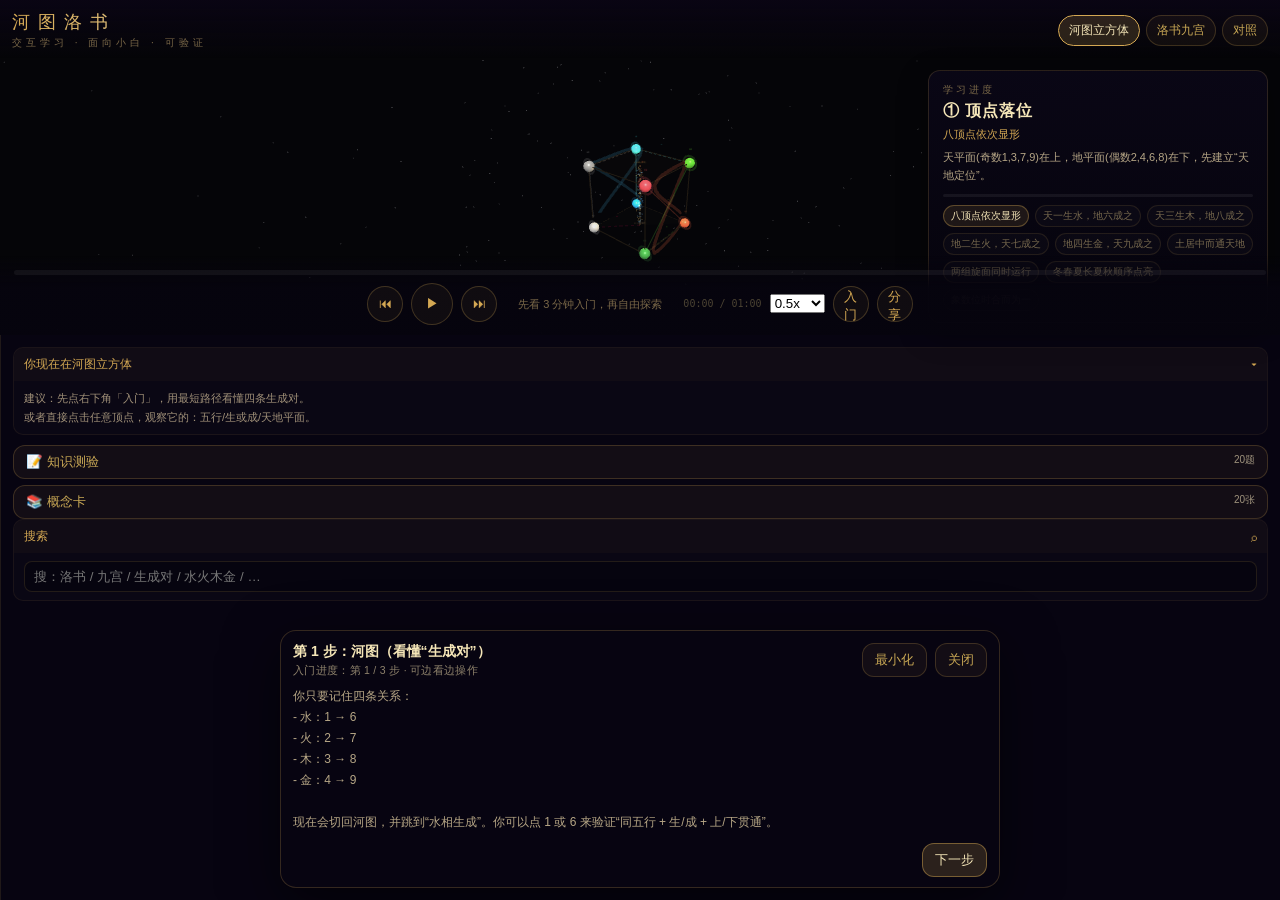
==== commit fd742335: "Upgrade to Hetu Luoshu learning app" ====
--- a/HetuCubeIOS/HetuCubeIOS/Web/index.html
+++ b/HetuCubeIOS/HetuCubeIOS/Web/index.html
@@ -1,910 +1,15 @@
-<!DOCTYPE html>
-<html lang="zh-CN">
-<head>
-<meta charset="UTF-8">
-<meta name="viewport" content="width=device-width, initial-scale=1.0">
-<meta name="description" content="河图立方体的三维交互可视化页面，结合八卦、五行、季节与数理映射，提供实验性 3D 展示与演化讲解。">
-<title>河图立方体 · 三维数理模型</title>
-<style>
-*{margin:0;padding:0;box-sizing:border-box}
-body{font-family:'Segoe UI','Microsoft YaHei',sans-serif;background:#050508;color:#e0d8c8;overflow-x:hidden;min-height:100vh}
-.hd{text-align:center;padding:16px 20px 10px;background:linear-gradient(180deg,rgba(10,5,20,.95)0%,transparent 100%);position:relative;z-index:10}
-.hd h1{font-size:26px;font-weight:200;letter-spacing:12px;background:linear-gradient(90deg,#d4a853,#f5e6b8,#d4a853);background-size:300% 100%;-webkit-background-clip:text;-webkit-text-fill-color:transparent;animation:tG 4s ease infinite}
-@keyframes tG{0%,100%{background-position:0%50%}50%{background-position:100%50%}}
-.sub{margin-top:3px;font-size:11px;color:#7a6848;letter-spacing:6px}
-.mc{display:flex;height:calc(100vh - 76px);position:relative}
-#cc{flex:1;position:relative;min-height:420px;cursor:grab}#cc:active{cursor:grabbing}canvas{display:block}
-.sp{width:340px;background:rgba(8,5,18,.94);border-left:1px solid rgba(212,168,83,.14);overflow-y:auto;padding:13px;z-index:5}
-.sp::-webkit-scrollbar{width:3px}.sp::-webkit-scrollbar-thumb{background:rgba(212,168,83,.22);border-radius:2px}
-.ps{margin-bottom:11px;background:rgba(255,255,255,.02);border-radius:9px;border:1px solid rgba(212,168,83,.07);overflow:hidden}
-.ph{padding:7px 11px;font-size:12.5px;font-weight:600;color:#d4a853;cursor:pointer;display:flex;justify-content:space-between;align-items:center;background:rgba(212,168,85,.04)}
-.ph:hover{background:rgba(212,168,83,.09)}.pc{padding:8px 11px;font-size:11.5px;line-height:1.7;color:#b0a078}.pc.hd{display:none}.pi{font-size:10px;color:#555}
-.ctls{display:flex;gap:4px;flex-wrap:wrap;padding:6px 11px 8px}
-.cb{padding:4px 9px;font-size:10.5px;border:1px solid rgba(212,168,83,.2);background:rgba(212,168,83,.05);color:#c9a855;border-radius:4px;cursor:pointer;transition:all .25s;font-family:inherit;white-space:nowrap}
-.cb:hover{background:rgba(212,168,83,.15);border-color:rgba(212,168,83,.38)}
-.cb.on{background:rgba(212,168,83,.18);border-color:#d4a853;color:#f0d890}
-.ab{padding:6px 11px 9px;border-bottom:1px solid rgba(212,168,83,.06)}
-.ar{display:flex;align-items:center;gap:6px;margin-bottom:4px}
-.pb{width:28px;height:28px;border-radius:50%;border:2px solid #d4a853;background:rgba(212,168,83,.08);color:#d4a853;font-size:12px;cursor:pointer;display:flex;align-items:center;justify-content:center;transition:all .25s;flex-shrink:0}
-.pb:hover{background:rgba(212,168,83,.2)}.pb.on{border-color:#f0d890;background:rgba(240,216,144,.18);color:#f0d890}
-.pl{flex:1;font-size:10.5px;color:#786848;text-align:left}
-.pw{height:3px;background:rgba(255,255,255,.05);border-radius:2px;cursor:pointer;overflow:hidden}.pf{height:100%;background:linear-gradient(90deg,#d4a853,#f5e6b8);border-radius:2px;width:0%}
-.sr{display:flex;justify-content:space-between;align-items:center;font-size:9.5px;color:#555;margin-top:3px}
-.sr select{background:rgba(15,10,28,.92);border:1px solid rgba(212,168,83,.16);color:#c9a855;padding:1px 4px;border-radius:3px;font-size:9.5px;outline:none}
-.vg{display:grid;grid-template-columns:1fr 1fr;gap:4px}
-.vc{padding:5px 7px;border-radius:5px;background:rgba(255,255,255,.03);border:1px solid transparent;cursor:pointer;transition:all .28s}
-.vc:hover{background:rgba(212,168,83,.08);border-color:rgba(212,168,83,.26);transform:translateY(-1px)}
-.vc.a{background:rgba(212,168,83,.14);border-color:rgba(212,168,83,.48);box-shadow:0 0 10px rgba(212,168,83,.1)}.vc.dm{opacity:.16}
-.vn{font-size:19px;font-weight:bold;line-height:1;display:inline-block}
-.vg2{font-size:13px;margin-left:2px}.vw{font-size:10px;opacity:.68;margin-top:1px}
-.e0 .vn{color:#4FC3F7}.e1 .vn{color:#FF7043}.e2 .vn{color:#66BB6A}.e3 .vn{color:#BDBDBD}.e4 .vn{color:#D4A853}
-.lr{display:flex;align-items:center;padding:2px 0;font-size:10.5px}
-.ld{width:7px;height:7px;border-radius:50%;margin-right:6px;flex-shrink:0}
-.fb{background:linear-gradient(135deg,rgba(212,168,83,.05),rgba(212,168,83,.02));border-radius:5px;padding:7px 9px;margin:4px 0;text-align:center;font-size:11.5px;letter-spacing:1px;color:#d4a853;border:1px dashed rgba(212,168,83,.15)}
-#io{position:absolute;top:10px;left:10px;max-width:270px;background:rgba(6,4,14,.96);border:1px solid rgba(212,168,83,.3);border-radius:9px;padding:11px 15px;font-size:11.5px;line-height:1.65;z-index:20;display:none;animation:fi .28s ease;box-shadow:0 8px 32px rgba(0,0,0,.5)}
-@keyframes fi{from{opacity:0;transform:translateY(-8px)}to{opacity:1;transform:translateY(0)}}
-.it{font-size:15px;font-weight:bold;color:#f0d890;margin-bottom:5px;display:flex;align-items:center;gap:6px}.ibn{font-size:26px;color:#d4a853}
-.ir{display:flex;justify-content:space-between;padding:2px 0;border-bottom:1px solid rgba(255,255,255,.04)}.il{color:#6a5838}.iv{color:#ddd;font-weight:500}
-.ci{position:absolute;top:6px;right:8px;color:#555;cursor:pointer;font-size:15px;line-height:1}.ci:hover{color:#888}
-#to{position:absolute;bottom:45px;left:50%;transform:translateX(-50%);max-width:440px;background:rgba(6,4,14,.94);border:1px solid rgba(212,168,83,.26);border-radius:9px;padding:11px 16px;z-index:19;text-align:center;display:none;animation:ti .32s ease;box-shadow:0 6px 26px rgba(0,0,0,.5)}
-@keyframes ti{from{opacity:0;transform:translateX(-50%) translateY(16px)}to{opacity:1;transform:translateX(-50%) translateY(0)}}
-.tt{font-size:13px;color:#f0d890;font-weight:600;margin-bottom:4px}.td{font-size:11px;color:#b0a078;line-height:1.6;margin-bottom:8px}
-.tn{display:flex;justify-content:center;gap:7px}
-.tb{padding:4px 13px;border:1px solid rgba(212,168,83,.26);background:rgba(212,168,83,.07);color:#c9a855;border-radius:4px;cursor:pointer;font-size:10.5px;transition:all .2s;font-family:inherit}.tb:hover{background:rgba(212,168,85,.2);border-color:#d4a853}
-.tds{display:flex;justify-content:center;gap:4px;margin-top:7px}
-.tdt{width:5px;height:5px;border-radius:50%;background:rgba(212,168,83,.16);transition:all .3s}.tdd{background:#d4a853;box-shadow:0 0 5px rgba(212,168,83,.36)}
-#ao{position:absolute;top:14px;right:14px;max-width:310px;background:linear-gradient(180deg,rgba(10,7,22,.96),rgba(6,4,14,.88));border:1px solid rgba(212,168,83,.18);border-radius:11px;padding:12px 14px 11px;z-index:18;box-shadow:0 10px 30px rgba(0,0,0,.4);backdrop-filter:blur(6px)}
-.ak{font-size:10px;letter-spacing:3px;color:#7a6848;margin-bottom:4px}
-.at{font-size:16px;color:#f0d890;font-weight:600;letter-spacing:1px}
-.al{margin-top:5px;font-size:11px;color:#d4a853}
-.ad{margin-top:6px;font-size:11px;line-height:1.65;color:#b6a686}
-.apb{display:flex;gap:5px;margin-top:10px}
-.apd{flex:1;height:3px;border-radius:2px;background:rgba(255,255,255,.06);overflow:hidden}
-.apf{height:100%;width:0%;background:linear-gradient(90deg,#d4a853,#f5e6b8);border-radius:2px;transition:width .18s linear}
-.aps{display:flex;gap:4px;flex-wrap:wrap;margin-top:8px}
-.apt{padding:2px 6px;border-radius:999px;border:1px solid rgba(212,168,83,.12);font-size:9px;color:#76684d;background:rgba(255,255,255,.02)}
-.apt.on{color:#f0d890;border-color:rgba(212,168,83,.35);background:rgba(212,168,83,.11);box-shadow:0 0 12px rgba(212,168,83,.08)}
-#ld{position:fixed;inset:0;background:#050508;display:flex;align-items:center;justify-content:center;z-index:9999;flex-direction:column;gap:10px}
-.lt{color:#d4a853;font-size:15px;letter-spacing:4px;animation:pul 1.5s infinite}
-.lb{width:160px;height:2px;background:rgba(212,168,83,.12);border-radius:1px;overflow:hidden}.lf{height:100%;background:linear-gradient(90deg,#d4a853,#f5e6b8);width:0%;animation:lfd 1.8s ease forwards}
-@keyframes pul{0%,100%{opacity:.35}50%{opacity:1}}@keyframes lfd{to{width:100%}}
-@media(max-width:900px){.mc{flex-direction:column}.sp{width:100%;max-height:42vh;border-left:none;border-top:1px solid rgba(212,168,83,.1)}#cc{min-height:54vh}#ao{top:auto;bottom:12px;right:12px;left:12px;max-width:none}}
-</style>
-</head>
-<body>
-
-<div id="ld"><div class="lt">载入河图立方体...</div><div class="lb"><div class="lf"></div></div></div>
-
-<div class="hd"><h1>河 图 立 方 体</h1><div class="sub">三维八卦数理模型 · 象数合一 · 演化演示</div></div>
-
-<div class="mc">
-<div id="cc"></div>
-<div id="io"><span class="ci" onclick="hideInfo()">✕</span><div class="it"><span class="ibn"></span><span class="gn"></span></div><div id="ib"></div></div>
-<div id="to"><div class="tt"></div><div class="td"></div><div class="tn"><button class="tb" id="tpv">← 上一步</button><button class="tb" id="tnx">下一步 →</button></div><div class="tds" id="tds"></div></div>
-<div id="ao"><div class="ak">演化阶段</div><div class="at">完整模型</div><div class="al">河图立方体已展开</div><div class="ad">当前显示完整状态。点击左侧播放按钮，可以从顶点落位开始按阶段观看整个演化过程。</div><div class="apb"><div class="apd"><div class="apf" id="apf"></div></div></div><div class="aps" id="aps"></div></div>
+<!doctype html>
+<html lang="zh-CN">
+  <head>
+    <meta charset="UTF-8" />
+    <meta name="viewport" content="width=device-width, initial-scale=1.0" />
+    <title>河图洛书 · 交互学习器</title>
+    <meta name="description" content="面向小白的河图洛书交互学习：河图立方体、洛书九宫、对照与教学。" />
+    <script type="module" crossorigin src="./assets/index-UtkUvGxl.js"></script>
+    <link rel="stylesheet" crossorigin href="./assets/index-COmTXZFF.css">
+  </head>
+  <body>
+    <div id="app"></div>
+  </body>
+</html>
 
-<div class="sp">
-
-<div class="ab">
-<div class="ar"><button class="pb" id="pbt" onclick="togPlay()">▶</button><span class="pl" id="plab">点击 ▶ 开始演化</span></div>
-<div class="pw" onclick="skP(event)"><div class="pf" id="pff"></div></div>
-<div class="sr"><span>速度<select onchange="chgSp(this.value)"><option value=".5">0.5x</option><option value="1" selected>1x</option><option value="1.5">1.5x</option><option value="2">2x</option><option value="3">3x</option></select></span><span><span id="tcu">00:00</span>/<span id="ttl">00:24</span></span></div>
-</div>
-
-<div class="ctls">
-<button class="cb on" id="btnFull" onclick="setVM('full',this)">🌐 完整</button>
-<button class="cb" id="btnHeaven" onclick="setVM('heaven',this)">⬆️ 天平面</button>
-<button class="cb" id="btnEarth" onclick="setVM('earth',this)">⬇️ 地平面</button>
-<button class="cb" id="btnTop" onclick="togTD(this)">🗺️ 俯视</button>
-<button class="cb" id="btnRotate" onclick="togAR(this)">🔄 自转</button>
-<button class="cb" onclick="rstCam()">🎯 复位</button>
-<button class="cb" onclick="focusNext()">🔍 聚焦</button>
-<button class="cb" onclick="startTut()">📖 讲解</button>
-</div>
-
-<div class="ps"><div class="ph" onclick="tgS(this)"><span>🔮 八顶点数理映射</span><span class="pi">−</span></div><div class="pc"><div class="vg" id="vg"></div></div></div>
-
-<div class="ps"><div class="ph" onclick="tgS(this)"><span>🌟 五行色系对照</span><span class="pi">−</span></div><div class="pc">
-<div class="lr"><span class="ld" style="background:#4fc3f7"></span>水 — 天一生 地六成 — 坎巽</div>
-<div class="lr"><span class="ld" style="background:#ff7043"></span>火 — 地二生 天七成 — 离震</div>
-<div class="lr"><span class="ld" style="background:#66bb6a"></span>木 — 天三生 地八成 — 乾兑</div>
-<div class="lr"><span class="ld" style="background:#bdbdbd"></span>金 — 地四生 天九成 — 坤艮</div>
-<div class="lr"><span class="ld" style="background:#d4a853"></span>土 — 天五生 地十成 ·居中轴</div>
-</div></div>
-
-<div class="ps"><div class="ph" onclick="tgS(this)"><span>📜 核心口诀</span><span class="pi">−</span></div><div class="pc">
-<div class="fb">天一生水，地六成之</div><div class="fb">地二生火，天七成之</div><div class="fb">天三生木，地八成之</div><div class="fb">地四生金，天九成之</div><div class="fb">天五生土，地十成之</div><p style="margin-top:4px;font-size:9.5px;color:#666;">出自《尚书·洪范》</p>
-</div></div>
-
-<div class="ps"><div class="ph" onclick="tgS(this)"><span>🔄 阴阳旋转面</span><span class="pi">−</span></div><div class="pc">
-<p style="color:#f0d890;margin-bottom:3px;font-size:11px">☀️ 阳面右旋顺时针</p><p style="font-size:9.5px;padding-left:4px;color:#bbb;">3乾→8兑→2震→7离→3 <span style="color:#776">| 阳爻神天 | 木→火</span></p>
-<p style="color:#8ec8ff;margin:6px 0 3px;font-size:11px">🌙 阴面左旋逆时针</p><p style="font-size:9.5px;padding-left:4px;color:#bbb;">9艮→6坎→4坤→1巽→9 <span style="color:#776">| 阴爻鬼地 | 金→水</span></p>
-</div></div>
-
-<div class="ps"><div class="ph" onclick="tgS(this)"><span>⚡ 鬼神生成关系</span><span class="pi">−</span></div><div class="pc">
-<p style="color:#f0d890;margin-bottom:2px;font-size:11px">神（阳气下沉 天→地）：</p><p style="font-size:9.5px;padding-left:4px;color:#ccc;">天1水→地6水神 · 天3木→地8木神 · 天5土→地10土神</p>
-<p style="color:#b8a898;margin:4px 0 2px;font-size:11px">鬼（阴气上升 地→天）：</p><p style="font-size:9.5px;padding-left:4px;color:#ccc;">地2火→天7火鬼 · 地4金→天9金鬼</p>
-<p style="margin-top:4px;font-size:9px;color:#556;border-top:1px solid rgba(255,255,255,.04);padding-top:3px;">「鬼神」=阴阳二气代称：神为阳气(生发)，鬼为阴气(收敛)</p>
-</div></div>
-
-<div class="ps"><div class="ph" onclick="tgS(this)"><span>📅 四季流转路径</span><span class="pi">−</span></div><div class="pc">
-<p style="font-size:9.5px;line-height:1.72;color:#aaa;">
-❄️冬：天1巽→天3乾 &nbsp; 🌱春：地8兑→地2震<br>🔥夏：天7离→天5中 &nbsp; 🌾长夏：地10中→地4坤<br>🍂秋：天9艮→天1巽 <span style="color:#776;font-size:8.5px;">|沿棱边闭环，时空一体</span></p>
-</div></div>
-
-<div class="ps"><div class="ph" onclick="tgS(this)"><span>🔢 天干与爻位编码</span><span class="pi">−</span></div><div class="pc">
-<p style="font-size:9.5px;line-height:1.78;color:#999;"><b style="color:#c9a855">天干：</b>甲乙木(3/8)丙丁火(2/7)戊己土(5/10)庚辛金(4/9)壬癸水(1/6)<br><b style="color:#c9a855">三爻上中下=天地·鬼神·阴阳：</b><br>乾☰天神阳 坤☷地鬼阴 震☳地鬼阳 巽☴天神阴<br>坎☵地神阴 离☲天鬼阳 兑☱地神阳 艮☶天鬼阴</p>
-</div></div>
-
-</div><!-- sp -->
-</div><!-- mc -->
-
-<!-- 本地随仓库分发的依赖：Three.js r128 -->
-<script src="three.min.js"></script>
-
-<script>
-// ===== 手写OrbitControls（零外部依赖）=====
-THREE.OrbitControls=function(object,domElement){
-  var scope=this;
-  this.object=object;
-  this.domElement=domElement||document;
-  this.enableDamping=true;
-  this.dampingFactor=0.06;
-  this.autoRotate=false;
-  this.autoRotateSpeed=0.6;
-  this.minDistance=4;
-  this.maxDistance=18;
-  this.target=new THREE.Vector3();
-  this.enabled=true;
-
-  var rotateStart=new THREE.Vector2(),rotateEnd=new THREE.Vector2(),rotateDelta=new THREE.Vector2();
-  var STATE={NONE:-1,ROTATE:0,DOLLY:1,PAN:2};
-  var state=STATE.NONE,scale=1;
-  var offset=new THREE.Vector3(),quaternion=new THREE.Quaternion();
-  var spherical=new THREE.Spherical(),sphericalDelta=new THREE.Spherical();
-  var panOffset=new THREE.Vector3();
-  var zoomChanged=false;
-
-  function getAutoRotationAngle(){return 2*Math.PI/60/60*scope.autoRotateSpeed;}
-  function rotateLeft(angle){sphericalDelta.theta-=angle;}
-  function rotateUp(angle){sphericalDelta.phi-=angle;}
-
-  var panLeft=function(){},panUp=function(){},v1=new THREE.Vector3();
-  (function(){
-    panLeft=function(distance){
-      v1.setFromMatrixColumn(object.matrix,0);v1.multiplyScalar(-distance);
-      panOffset.add(v1);
-    };
-    panUp=function(distance){
-      v1.setFromMatrixColumn(object.matrix,1);v1.multiplyScalar(distance);
-      panOffset.add(v1);
-    };
-  })();
-
-  function handleMouseDownRotate(e){rotateStart.set(e.clientX,e.clientY);}
-  function handleMouseDownPan(e){}
-
-  function handleMouseMoveRotate(e){
-    rotateEnd.set(e.clientX,e.clientY);
-    rotateDelta.subVectors(rotateEnd,rotateStart).multiplyScalar(Math.PI/180*scope.elementScale||0.5);
-    rotateLeft(rotateDelta.x);
-    rotateUp(rotateDelta.y);
-    rotateStart.copy(rotateEnd);
-  }
-
-  function handleMouseWheel(e){
-    if(e.deltaY<0){scale/=Math.pow(.95,8);}else{scale*=Math.pow(.95,8);}
-    zoomChanged=true;
-  }
-
-  function onMouseDown(e){
-    if(scope.enabled===false)return;
-    e.preventDefault();
-    if(e.button===0){
-      state=STATE.ROTATE;handleMouseDownRotate(e);
-    }else if(e.button===2){
-      state=STATE.PAN;handleMouseDownPan(e);
-    }
-    document.addEventListener('mousemove',onMouseMove,false);
-    document.addEventListener('mouseup',onMouseUp,false);
-  }
-  function onMouseMove(e){
-    if(scope.enabled===false)return;
-    e.preventDefault();
-    switch(state){
-      case STATE.ROTATE:handleMouseMoveRotate(e);break;
-      case STATE.PAN:break;
-    }
-  }
-  function onMouseUp(){
-    document.removeEventListener('mousemove',onMouseMove,false);
-    document.removeEventListener('mouseup',onMouseUp,false);
-    state=STATE.NONE;
-  }
-  function onMouseWheel(e){
-    if(scope.enabled===false)return;
-    e.preventDefault();handleMouseWheel(e);
-  }
-
-  // Touch support
-  function onTouchStart(e){
-    if(scope.enabled===false)return;
-    switch(e.touches.length){
-      case 1:state=STATE.ROTATE;rotateStart.set(e.touches[0].pageX,e.touches[0].pageY);break;
-      default:state=STATE.NONE;
-    }
-  }
-  function onTouchMove(e){
-    if(scope.enabled===false)return;
-    e.preventDefault();e.stopPropagation();
-    if(state===STATE.ROTATE&&e.touches.length===1){
-      var f={clientX:e.touches[0].pageX,clientY:e.touches[0].pageY};
-      rotateEnd.set(f.clientX,f.clientY);
-      rotateDelta.subVectors(rotateEnd,rotateStart).multiplyScalar(Math.PI/180*.5);
-      rotateLeft(rotateDelta.x);rotateUp(rotateDelta.y);
-      rotateStart.copy(rotateEnd);
-    }
-  }
-
-  this.domElement.addEventListener('contextmenu',function(e){e.preventDefault();});
-  this.domElement.addEventListener('mousedown',onMouseDown,false);
-  this.domElement.addEventListener('wheel',onMouseWheel,{passive:false});
-  this.domElement.addEventListener('touchstart',onTouchStart,false);
-  this.domElement.addEventListener('touchmove',onTouchMove,{passive:false});
-
-  this.update=function(){
-    var position=scope.object.position;
-    offset.copy(position).sub(scope.target);
-    offset.applyQuaternion(quaternion.copy(object.quaternion).invert());
-    spherical.setFromVector3(offset);
-
-    if(scope.autoRotate&&state===STATE.NONE){
-      rotateLeft(getAutoRotationAngle());
-    }
-
-    spherical.theta+=sphericalDelta.theta;
-    spherical.phi+=sphericalDelta.phi;
-    spherical.phi=Math.max(.01,Math.min(Math.PI-.01,spherical.phi));
-    spherical.radius*=scale;
-    spherical.radius=Math.max(scope.minDistance,Math.min(scope.maxDistance,spherical.radius));
-
-    scope.target.add(panOffset);
-
-    offset.setFromSpherical(spherical);
-    offset.applyQuaternion(object.quaternion);
-
-    position.copy(scope.target).add(offset);
-    object.lookAt(scope.target);
-
-    if(scope.enableDamping){
-      sphericalDelta.theta*=(1-this.dampingFactor);
-      sphericalDelta.phi*=(1-this.dampingFactor);
-      panOffset.multiplyScalar(1-this.dampingFactor);
-    }else{
-      sphericalDelta.set(0,0,0);
-      panOffset.set(0,0,0);
-    }
-    scale=1;
-
-    return true;
-  };
-
-  this.dispose=function(){
-    this.domElement.removeEventListener('mousedown',onMouseDown);
-    this.domElement.removeEventListener('wheel',onMouseWheel);
-    this.domElement.removeEventListener('touchstart',onTouchStart);
-    this.domElement.removeEventListener('touchmove',onTouchMove);
-  };
-};
-
-// ===== 全局错误处理 =====
-window.onerror=function(msg,url,line){
-  var ld=document.getElementById('ld');
-  if(ld)ld.innerHTML='<div style="text-align:center;padding:35px;color:#d4a853;"><h3 style="margin-bottom:10px;">⚠ 出错了</h3><p style="font-size:12px;color:#888;margin-bottom:14px;">'+String(msg)+'<br>行:'+line+'</p><button onclick="location.reload()" style="padding:7px 22px;background:rgba(212,168,83,.14);border:1px solid #d4a853;color:#d4a853;border-radius:5px;cursor:pointer;font-size:12px;">🔄 重试</button></div>';
-  return false;
-};
-
-function showBootError(msg){
-  var ld=document.getElementById('ld');
-  if(ld)ld.innerHTML='<div style="text-align:center;padding:34px;color:#d4a853;"><h3 style="margin-bottom:10px;">⚠ 无法初始化 3D 场景</h3><p style="font-size:12px;line-height:1.7;color:#9f937d;margin-bottom:14px;">'+msg+'</p><button onclick="location.reload()" style="padding:7px 22px;background:rgba(212,168,83,.14);border:1px solid #d4a853;color:#d4a853;border-radius:5px;cursor:pointer;font-size:12px;">🔄 重新尝试</button></div>';
-}
-
-// ===== 主初始化 =====
-function initApp(){
-  if(typeof THREE==='undefined'||!THREE.Scene){
-    document.getElementById('ld').innerHTML='<div style="text-align:center;color:#d4a853;padding:30px;"><h3>⏳ 正在加载引擎...</h3><p style="font-size:11px;color:#777;margin:10px 0;">Three.js尚未就绪</p><button onclick="location.reload()" style="padding:6px 18px;background:rgba(212,168,83,.12);border:1px solid #d4a853;color:#d4a853;border-radius:4px;cursor:pointer;">重试</button></div>';
-    setTimeout(initApp,800);
-    return;
-  }
-
-// ===================== 数据 =====================
-var VD=[
-{n:1,g:'巽',gs:'☴',w:'水',sc:'生',pl:'天',po:'东北',el:0,sg:'神',yy:'阴',xx:'风',se:'冬始',c:0x4FC3F7},
-{n:2,g:'震',gs:'☳',w:'火',sc:'生',pl:'地',po:'南',el:1,sg:'鬼',yy:'阳',xx:'雷',se:'春始',c:0xFF7043},
-{n:3,g:'乾',gs:'☰',w:'木',sc:'生',pl:'天',po:'东南',el:2,sg:'神',yy:'阳',xx:'天',se:'春终',c:0x66BB6A},
-{n:4,g:'坤',gs:'☷',w:'金',sc:'生',pl:'地',po:'西',el:3,sg:'鬼',yy:'阴',xx:'地',se:'秋终',c:0xBDBDBD},
-{n:6,g:'坎',gs:'☵',w:'水',sc:'成',pl:'地',po:'北',el:0,sg:'神',yy:'阴',xx:'水',se:'冬终',c:0x29B6F6},
-{n:7,g:'离',gs:'☲',w:'火',sc:'成',pl:'天',po:'西南',el:1,sg:'鬼',yy:'阳',xx:'火',se:'夏始',c:0xFF5722},
-{n:8,g:'兑',gs:'☱',w:'木',sc:'成',pl:'地',po:'东',el:2,sg:'神',yy:'阳',xx:'泽',se:'春盛',c:0x4CAF50},
-{n:9,g:'艮',gs:'☶',w:'金',sc:'成',pl:'天',po:'西北',el:3,sg:'鬼',yy:'阴',xx:'山',se:'秋始',c:0x9E9E9E}
-];
-var S=2;
-var VP={
- 1:new THREE.Vector3(-1,1,-1),3:new THREE.Vector3(1,1,-1),
- 7:new THREE.Vector3(1,1,1),9:new THREE.Vector3(-1,1,1),
- 2:new THREE.Vector3(1,-1,-1),4:new THREE.Vector3(-1,-1,1),
- 6:new THREE.Vector3(-1,-1,-1),8:new THREE.Vector3(1,-1,1)
-};
-var CH=new THREE.Vector3(0,S/2,0), CE=new THREE.Vector3(0,-S/2,0);
-var PRS=[{s:1,c:6,nm:'水',cl:0x4FC3F7},{s:3,c:8,nm:'木',cl:0x66BB6A},{s:2,c:7,nm:'火',cl:0xFF7043},{s:4,c:9,nm:'金',cl:0xBDBDBD}];
-var SRS=[
-  {a:1,b:3,nm:'冬启',cl:0x4FC3F7},
-  {a:8,b:2,nm:'春发',cl:0x66BB6A},
-  {a:7,b:'5',nm:'夏盛',cl:0xFF7043},
-  {a:'10',b:4,nm:'长夏',cl:0xD4A853},
-  {a:9,b:1,nm:'秋收',cl:0xBDBDBD}
-];
-var DUR=24;
-var PHASES=[
-  {id:'intro',from:0,to:3,title:'① 顶点落位',label:'八顶点依次显形',desc:'先看到数位骨架，再建立天平面与地平面的上下层级。',cam:{x:5.4,y:4.6,z:6.2,tx:0,ty:0,tz:0}},
-  {id:'water',from:3,to:5.8,title:'② 水相生成',label:'天一生水，地六成之',desc:'蓝色粒子沿 1→6 贯穿上下，先明确“生数到成数”的基本范式。',cam:{x:-4.8,y:3.2,z:-5.6,tx:-0.7,ty:-0.1,tz:-0.7}},
-  {id:'wood',from:5.8,to:8.6,title:'③ 木相生成',label:'天三生木，地八成之',desc:'镜头转向东南与正东方向，绿色流线强调木相从天位落到地位。',cam:{x:5.8,y:2.9,z:-4.9,tx:0.9,ty:-0.05,tz:-0.2}},
-  {id:'fire',from:8.6,to:11.4,title:'④ 火相生成',label:'地二生火，天七成之',desc:'红色粒子改为由下向上冲起，显出“地生而天成”的反向气机。',cam:{x:5.6,y:1.2,z:5.2,tx:0.95,ty:-0.2,tz:0.1}},
-  {id:'metal',from:11.4,to:14.2,title:'⑤ 金相生成',label:'地四生金，天九成之',desc:'银白流线斜贯西与西北，生成关系由下升上，更清楚地和水木区分。',cam:{x:-5.7,y:2.2,z:5.7,tx:-0.9,ty:-0.1,tz:0.5}},
-  {id:'axis',from:14.2,to:17.2,title:'⑥ 鬼神中轴',label:'土居中而通天地',desc:'中心轴开始显化。金色下沉为神，青色上升为鬼，5 与 10 成为全局枢纽。',cam:{x:0.2,y:6.9,z:4.2,tx:0,ty:0,tz:0}},
-  {id:'spin',from:17.2,to:20.4,title:'⑦ 阴阳旋面',label:'阳面右旋，阴面左旋',desc:'两组旋转管开始占据画面，观众能同时看到阳面外放与阴面回收。',cam:{x:6.8,y:3.6,z:0.6,tx:0,ty:0,tz:0}},
-  {id:'season',from:20.4,to:23.2,title:'⑧ 四时流转',label:'冬春夏长夏秋顺序点亮',desc:'五段季节路径依次显现，时间不再只是文字，而是绕着立方体实际流动。',cam:{x:4.6,y:6.1,z:4.8,tx:0,ty:0,tz:0}},
-  {id:'full',from:23.2,to:24,title:'⑨ 完整模型',label:'象数位时合而为一',desc:'最终回到整体视角，所有顶点、轴线、旋面与季节路径归并为完整结构。',cam:{x:5,y:4,z:6,tx:0,ty:0,tz:0}}
-];
-
-// ===================== 场景 =====================
-var ct=document.getElementById('cc');
-var scene=new THREE.Scene();
-scene.background=new THREE.Color(0x050508);
-var camera=new THREE.PerspectiveCamera(50,ct.clientWidth/ct.clientHeight,0.1,120);
-camera.position.set(5,4,6);
-if(!window.WebGLRenderingContext){
-  showBootError('当前环境不支持 WebGL。请改用支持硬件加速的现代浏览器打开此页面。');
-  return;
-}
-var renderer;
-try{
-  renderer=new THREE.WebGLRenderer({antialias:true,alpha:false,powerPreference:'high-performance'});
-}catch(err){
-  showBootError('浏览器已加载页面，但未能创建 WebGL 上下文。请检查显卡驱动、浏览器硬件加速设置，或尝试 Chrome / Edge / Safari 最新版本。');
-  console.error(err);
-  return;
-}
-renderer.setSize(ct.clientWidth,ct.clientHeight);
-renderer.setPixelRatio(Math.min(window.devicePixelRatio,2));
-ct.appendChild(renderer.domElement);
-var controls=new THREE.OrbitControls(camera,renderer.domElement);
-
-scene.add(new THREE.AmbientLight(0xffffff,.36));
-var dLight=new THREE.DirectionalLight(0xfff8e8,.65);dLight.position.set(5,8,5);scene.add(dLight);
-scene.add(new THREE.PointLight(0xd4a853,.45,25));
-
-// =========== 星空 ===========
-(function(){
-  var N=1500,geo=new THREE.BufferGeometry(),pos=new Float32Array(N*3),col=new Float32Array(N*3);
-  for(var i=0;i<N;i++){
-    var r=24+Math.random()*40,th=Math.random()*Math.PI*2,ph=Math.acos(2*Math.random()-1);
-    pos[i*3]=r*Math.sin(ph)*Math.cos(th);pos[i*3+1]=r*Math.sin(ph)*Math.sin(th);pos[i*3+2]=r*Math.cos(ph);
-    var b=.45+Math.random()*.55;col[i*3]=col[i*3+1]=col[i*3+2]=b;
-  }
-  geo.setAttribute('position',new THREE.BufferAttribute(pos,3));
-  geo.setAttribute('color',new THREE.BufferAttribute(col,3));
-  window._stars=new THREE.Points(geo,new THREE.PointsMaterial({size:.11,vertexColors:true,transparent:true,opacity:.6,sizeAttenuative:true,blending:THREE.AdditiveBlending}));
-  scene.add(window._stars);
-})();
-
-// =========== 立方体边框 ===========
-var edgeLines=new THREE.LineSegments(new THREE.EdgesGeometry(new THREE.BoxGeometry(S*1.01,S*1.01,S*1.01)),new THREE.LineBasicMaterial({color:0xd4a853,transparent:true,opacity:.15}));
-scene.add(edgeLines);
-
-(function(){// faces
-  function face(v1,v2,v3,v4,col,op){
-    var sh=new THREE.Shape();sh.moveTo(v1.x,v1.z);sh.lineTo(v2.x,v2.z);sh.lineTo(v3.x,v3.z);sh.lineTo(v4.x,v4.z);sh.closePath();
-    var m=new THREE.Mesh(new THREE.ShapeGeometry(sh),new THREE.MeshBasicMaterial({color:col,transparent:true,opacity:op,side:THREE.DoubleSide}));
-    m.rotation.x=-Math.PI/2;m.position.y=(v1.y+v2.y+v3.y+v4.y)/4;return m;
-  }
-  scene.add(face(VP[3],VP[8],VP[2],VP[7],0xff7043,.028));
-  scene.add(face(VP[4],VP[9],VP[1],VP[6],0x4fc3f7,.028));
-  scene.add(face(VP[1],VP[3],VP[7],VP[9],0xd4a853,.016));
-  scene.add(face(VP[6],VP[8],VP[2],VP[4],0xa08060,.016));
-})();
-
-// 中心轴
-var axisL=new THREE.Line(new THREE.BufferGeometry().setFromPoints([CH.clone(),CE.clone()]),new THREE.LineDashedMaterial({color:0xd4a853,dashSize:.08,gapSize:.06,transparent:true,opacity:.3}));
-axisL.computeLineDistances();scene.add(axisL);
-
-// Sprite
-function mkSprite(txt,col,sc){sc=sc||.7;var cv=document.createElement('canvas');cv.width=256;cv.height=128;var x=cv.getContext('2d');x.fillStyle='transparent';x.fillRect(0,0,256,128);x.fillStyle='#'+col.toString(16).padStart(6,'0');x.font='bold '+Math.round(28*sc)+'px "Microsoft YaHei",sans-serif';x.textAlign='center';x.textBaseline='middle';txt.split('\n').forEach(function(l,i){x.fillText(l,128,38+i*27*sc)});var sp=new THREE.Sprite(new THREE.SpriteMaterial({map:new THREE.CanvasTexture(cv),transparent:true}));sp.scale.set(.58*sc,.31*sc,1);return sp;}
-function getPointRef(k){return k==='5'?CH.clone():k==='10'?CE.clone():VP[k].clone().multiplyScalar(S/2);}
-var c5=mkSprite('5 土生\n(天中)',0xD4A853);c5.position.copy(CH);scene.add(c5);
-var c10=mkSprite('10 土成\n(地中)',0xB8956A);c10.position.copy(CE);scene.add(c10);
-
-// ============ 顶点球体 ============
-var vM={},vL={},vR={};
-for(var vi=0;vi<VD.length;vi++){
-  var d=VD[vi],p=VP[d.n].clone().multiplyScalar(S/2);
-  var sph=new THREE.Mesh(new THREE.SphereGeometry(.142,22,22),new THREE.MeshPhongMaterial({color:d.c,emissive:d.c,emissiveIntensity:.24,shininess:55,transparent:true,opacity:.9}));
-  sph.position.copy(p);sph.userData=d;sph.visible=false;scene.add(sph);vM[d.n]=sph;
-  var ring=new THREE.Mesh(new THREE.RingGeometry(.17,.23,26),new THREE.MeshBasicMaterial({color:d.c,transparent:true,opacity:.14,side:THREE.DoubleSide}));
-  ring.position.copy(p);ring.visible=false;scene.add(ring);vR[d.n]=ring;
-  var lb=mkSprite(d.n+d.gs,d.c,1.0);lb.position.copy(p).add(new THREE.Vector3(0,.32,0));lb.visible=false;scene.add(lb);vL[d.n]=lb;
-}
-
-// 连接线
-var connL={};
-for(var pi=0;pi<PRS.length;pi++){(function(pr){
-  var ln=new THREE.Line(new THREE.BufferGeometry().setFromPoints([getPointRef(pr.s),getPointRef(pr.c)]),new THREE.LineBasicMaterial({color:pr.cl,transparent:true,opacity:.13}));
-  ln._pd=pr;scene.add(ln);connL[pr.nm]=ln;
-})(PRS[pi]);}
-var seasonL=[];
-for(var sli=0;sli<SRS.length;sli++)(function(sr){
-  var ln=new THREE.Line(
-    new THREE.BufferGeometry().setFromPoints([getPointRef(sr.a),getPointRef(sr.b)]),
-    new THREE.LineDashedMaterial({color:sr.cl,dashSize:.1,gapSize:.08,transparent:true,opacity:.02})
-  );
-  ln.computeLineDistances();
-  ln._sd=sr;
-  scene.add(ln);
-  seasonL.push(ln);
-})(SRS[sli]);
-var seasonTags=[];
-for(var sti=0;sti<SRS.length;sti++)(function(sr){
-  var sp=mkSprite(sr.nm,sr.cl,.72),a=getPointRef(sr.a),b=getPointRef(sr.b),mid=a.clone().lerp(b,.5);
-  sp.position.copy(mid).add(new THREE.Vector3(0,.28,0));
-  sp.material.opacity=.02;
-  sp.visible=false;
-  scene.add(sp);
-  seasonTags.push(sp);
-})(SRS[sti]);
-
-// ============ 粒子 ============
-var partSys=[];
-for(var psi=0;psi<PRS.length;psi++){(function(pr,idx){
-  var n=48,geo=new THREE.BufferGeometry(),pa=new Float32Array(n*3),vel=new Float32Array(n*3),life=new Float32Array(n);
-  for(var j=0;j<n;j++)life[j]=0;
-  geo.setAttribute('position',new THREE.BufferAttribute(pa,3));
-  var pts=new THREE.Points(geo,new THREE.PointsMaterial({size:.05,color:pr.cl,transparent:true,opacity:.82,blending:THREE.AdditiveBlending,depthWrite:false}));
-  pts.visible=false;pts._d={vel:vel,life:life,pos:pa,count:n,sn:pr.s,cn:pr.c};partSys.push(pts);scene.add(pts);
-})(PRS[psi],psi);}
-
-// 垂直流
-(function(){
-  function mkVF(y1,y2,n,col){
-    var g=new THREE.BufferGeometry(),arr=new Float32Array(n*3);
-    for(var i=0;i<n;i++){arr[i*3]=(Math.random()-.5)*.2;arr[i*3+1]=y1+(y2>y1?1:-1)*Math.random()*Math.abs(y2-y1);arr[i*3+2]=(Math.random()-.5)*.2;}
-    g.setAttribute('position',new THREE.BufferAttribute(arr,3));return new THREE.Points(g,new THREE.PointsMaterial({size:.045,color:col,transparent:true,opacity:.56,blending:THREE.AdditiveBlending,depthWrite:false}));
-  }
-  window._sf=mkVF(CH.y,CE.y,40,0xD4A853);window._sf.visible=false;scene.add(window._sf);
-  window._gf=mkVF(CE.y,CH.y,40,0x64B5F6);window._gf.visible=false;scene.add(window._gf);
-})();
-
-// 旋转管
-(function(){
-  function mkTP(arr,col){
-    var pts=[];for(var i=0;i<arr.length;i++)pts.push(VP[arr[i]].clone().multiplyScalar(S/2));pts.push(pts[0].clone());
-    var m=new THREE.Mesh(new THREE.TubeGeometry(new THREE.CatmullRomCurve3(pts,true),48,.048,8,true),new THREE.MeshBasicMaterial({color:col,transparent:true,opacity:0}));m.visible=false;return m;
-  }
-  window._yh=mkTP([3,8,2,7],0xFF7043);window._yh.visible=false;scene.add(window._yh);
-  window._yh2=mkTP([9,6,4,1],0x4FC3F7);window._yh2.visible=false;scene.add(window._yh2);
-})();
-
-// ============ 状态 ============
-var st={playing:false,time:DUR,speed:1},focIdx=-1,isTD=false,tutOn=false,tutSt=-1,selN=null,hovM=null,lastT=Date.now(),curVM='full';
-
-var TUT=[{t:'欢迎进入河图立方体',d:'这是传统河图的三维立体化模型。\n接下来会按阶段带你看完整个生成过程。',phaseId:'intro'}];
-for(var pti=1;pti<PHASES.length;pti++){
-  TUT.push({t:PHASES[pti].title,d:PHASES[pti].desc+'\n重点：'+PHASES[pti].label,phaseId:PHASES[pti].id});
-}
-TUT.push({t:'交互指南',d:'操作提示：\n• 空格开始/暂停演化\n• 左右方向键按阶段前后跳转\n• 点击顶点查看详情\n• 「聚焦」可以逐对查看生成关系',phaseId:'full'});
-var hudEl={
-  title:document.querySelector('#ao .at'),
-  label:document.querySelector('#ao .al'),
-  desc:document.querySelector('#ao .ad'),
-  fill:document.getElementById('apf'),
-  chips:document.getElementById('aps'),
-  playBtn:document.getElementById('pbt'),
-  playLabel:document.getElementById('plab'),
-  playFill:document.getElementById('pff'),
-  timeCur:document.getElementById('tcu')
-};
-var btns={
-  full:document.getElementById('btnFull'),
-  heaven:document.getElementById('btnHeaven'),
-  earth:document.getElementById('btnEarth'),
-  top:document.getElementById('btnTop'),
-  rotate:document.getElementById('btnRotate')
-};
-var phaseChips=[];
-function ensurePhaseChips(){
-  if(!hudEl.chips||phaseChips.length)return;
-  hudEl.chips.innerHTML='';
-  for(var i=0;i<PHASES.length;i++){
-    var c=document.createElement('div');
-    c.className='apt';
-    c.textContent=PHASES[i].label;
-    hudEl.chips.appendChild(c);
-    phaseChips.push(c);
-  }
-}
-function getPhaseByTime(t){
-  for(var i=0;i<PHASES.length;i++){
-    if(t>=PHASES[i].from&&t<PHASES[i].to)return PHASES[i];
-  }
-  return PHASES[PHASES.length-1];
-}
-function phaseProgress(phase,t){
-  var span=Math.max(.001,phase.to-phase.from);
-  return Math.max(0,Math.min(1,(t-phase.from)/span));
-}
-function syncButtons(){
-  if(btns.full)btns.full.classList.toggle('on',curVM==='full');
-  if(btns.heaven)btns.heaven.classList.toggle('on',curVM==='heaven');
-  if(btns.earth)btns.earth.classList.toggle('on',curVM==='earth');
-  if(btns.top)btns.top.classList.toggle('on',isTD);
-  if(btns.rotate)btns.rotate.classList.toggle('on',controls.autoRotate);
-}
-function renderPhaseHud(t){
-  ensurePhaseChips();
-  var phase=!st.playing&&t>=DUR?PHASES[PHASES.length-1]:getPhaseByTime(t);
-  if(hudEl.title)hudEl.title.textContent=phase.title;
-  if(hudEl.label)hudEl.label.textContent=phase.label;
-  if(hudEl.desc)hudEl.desc.textContent=phase.desc;
-  if(hudEl.fill)hudEl.fill.style.width=(Math.max(0,Math.min(1,t/DUR))*100)+'%';
-  for(var i=0;i<phaseChips.length;i++)phaseChips[i].classList.toggle('on',PHASES[i]===phase);
-  return phase;
-}
-function phaseIndexById(id){
-  for(var i=0;i<PHASES.length;i++)if(PHASES[i].id===id)return i;
-  return PHASES.length-1;
-}
-function currentPhaseIndex(){
-  return phaseIndexById(getPhaseByTime(Math.min(st.time,DUR-.001)).id);
-}
-function syncPlayButton(){
-  hudEl.playBtn.textContent=st.playing?'⏸':'▶';
-  hudEl.playBtn.classList.toggle('on',st.playing);
-}
-function jumpToTime(t,keepPanel){
-  st.playing=false;
-  st.time=Math.max(0,Math.min(DUR,t));
-  syncPlayButton();
-  if(!keepPanel&&tutOn){document.getElementById('to').style.display='none';tutOn=false;tutSt=-1;}
-  updUI();
-}
-function jumpToPhase(id,keepPanel){
-  var phase=PHASES[phaseIndexById(id)],span=Math.max(.1,phase.to-phase.from),offset=Math.min(.42,span*.28);
-  curVM='full';
-  isTD=false;
-  syncButtons();
-  jumpToTime(Math.min(DUR,phase.from+offset),keepPanel);
-  easeCam({x:phase.cam.x,y:phase.cam.y,z:phase.cam.z,tx:phase.cam.tx,ty:phase.cam.ty,tz:phase.cam.tz},760);
-}
-function stepPhase(dir){
-  var idx=Math.max(0,Math.min(PHASES.length-1,currentPhaseIndex()+dir));
-  jumpToPhase(PHASES[idx].id,false);
-}
-function nodeBaseScale(num,ns){
-  var base=ns||1;
-  if(focIdx>=0){
-    var pr=PRS[focIdx];
-    base*=num===pr.s||num===pr.c?1.34:.52;
-  }else if(selN===num){
-    base*=1.34;
-  }else if(hovM&&hovM.userData&&hovM.userData.n===num){
-    base*=1.12;
-  }
-  return base;
-}
-
-// ============ 构建侧栏 ============
-var vgEl=document.getElementById('vg');
-for(var si=0;si<VD.length;si++)(function(i){
-  var d=VD[i],cd=document.createElement('div');
-  cd.className='vc e'+d.el;cd.dataset.n=d.n;
-  cd.innerHTML='<div><span class="vn">'+d.n+'</span><span class="vg2">'+d.g+d.gs+'</span></div><div class="vw">'+d.w+'('+d.sc+') '+(d.pl==='天'?'<span style="color:#f0d890">'+d.pl+'</span>':'<span style="color:#8ec8ff">'+d.pl+'</span>')+d.po+'</div>';
-  cd.onclick=function(){selV(d.n);};vgEl.appendChild(cd);
-})(si);
-
-// ============ 选择 ============
-window.selV=function(num){
-  if(focIdx>=0)return;selN=num;
-  document.querySelectorAll('.vc').forEach(function(c){c.classList.toggle('a',parseInt(c.dataset.n)===num);});
-  var d=null;for(var di=0;di<VD.length;di++){if(VD[di].n===num){d=VD[di];break;}}if(!d)return;
-  var o=document.getElementById('io');
-  o.querySelector('.ibn').textContent=num+' '+d.gs;o.querySelector('.gn').textContent=d.g;
-  o.querySelector('#ib').innerHTML='<div class="ir"><span class="il">五行</span><span class="iv">'+d.w+'('+d.sc+'数)</span></div><div class="ir"><span class="il">天地</span><span class="iv">'+d.pl+'平面('+(d.pl==='天'?'奇':'偶')+')</span></div><div class="ir"><span class="il">鬼神</span><span class="iv">'+d.sg+'</span></div><div class="ir"><span class="il">阴阳</span><span class="iv">'+d.yy+'</span></div><div class="ir"><span class="il">方位</span><span class="iv">'+d.po+'</span></div><div class="ir"><span class="il">季节</span><span class="iv">'+(d.se||'—')+'</span></div><div class="ir"><span class="il">卦象</span><span class="iv">'+d.xx+'('+d.g+')</span></div><div style="margin-top:6px;padding:6px;background:rgba(212,168,83,.04);border-radius:4px;font-size:10.5px;color:#c0b098;">💡 '+d.g+'为'+d.xx+'</div>';
-  o.style.display='block';
-  Object.keys(vM).forEach(function(k){vM[k].scale.setScalar(1);vM[k].material.emissiveIntensity=.24;});
-  if(vM[num]){vM[num].visible=true;vM[num]._cs=1;vM[num].scale.setScalar(1.38);vM[num].material.emissiveIntensity=.54;}
-  if(vL[num]){vL[num].visible=true;vL[num].material.opacity=1;}
-  if(vR[num]){vR[num].visible=true;vR[num].material.opacity=.24;}
-};
-window.hideInfo=function(){document.getElementById('io').style.display='none';document.querySelectorAll('.vc').forEach(function(c){c.classList.remove('a');});selN=null;Object.keys(vM).forEach(function(k){vM[k].material.emissiveIntensity=.24;});};
-
-// ============ 视图控制 ============
-window.tgS=function(h){var c=h.nextElementSibling,i=h.querySelector('.pi');c.classList.toggle('hd');i.textContent=c.classList.contains('hd')?'+':'−';};
-window.setVM=function(m,b){curVM=m||'full';isTD=false;syncButtons();easeCam(m==='heaven'?{x:0,y:7,z:.1,tx:0,ty:.75,tz:0}:m==='earth'?{x:0,y:-7,z:.1,tx:0,ty:-.75,tz:0}:{x:5,y:4,z:6,tx:0,ty:0,tz:0},800);};
-window.togTD=function(){isTD=!isTD;syncButtons();easeCam(isTD?{x:0,y:12,z:.1,tx:0,ty:0,tz:0}:{x:5,y:4,z:6,tx:0,ty:0,tz:0},800);};
-window.togAR=function(){controls.autoRotate=!controls.autoRotate;syncButtons();};
-window.rstCam=function(){curVM='full';isTD=false;controls.autoRotate=false;syncButtons();easeCam({x:5,y:4,z:6,tx:0,ty:0,tz:0},800);};
-function easeCam(tgt,ms){
-  var s={x:camera.position.x,y:camera.position.y,z:camera.position.z,tx:controls.target.x,ty:controls.target.y,tz:controls.target.z},t0=Date.now();
-  (function u(){
-    var p=Math.min((Date.now()-t0)/ms,1),e=p<.5?2*p*p:1-Math.pow(-2*p+2,2)/2;
-    camera.position.x=s.x+(tgt.x-s.x)*e;
-    camera.position.y=s.y+(tgt.y-s.y)*e;
-    camera.position.z=s.z+(tgt.z-s.z)*e;
-    controls.target.x=s.tx+((tgt.tx||0)-s.tx)*e;
-    controls.target.y=s.ty+((tgt.ty||0)-s.ty)*e;
-    controls.target.z=s.tz+((tgt.tz||0)-s.tz)*e;
-    if(p<1)setTimeout(u,10);
-  })();
-}
-
-// ============ 动画控制 ============
-window.togPlay=function(){
-  if(tutOn)endTut(true);
-  if(st.time>=DUR)st.time=0;
-  st.playing=!st.playing;
-  syncPlayButton();
-  updUI();
-};
-window.chgSp=function(v){st.speed=parseFloat(v);};
-window.skP=function(e){if(!e)return;var r=document.querySelector('.pw').getBoundingClientRect();jumpToTime(Math.max(0,Math.min(1,(e.clientX-r.left)/r.width))*DUR,false);};
-function fmtT(s){return String(Math.floor(s/60)).padStart(2,'0')+':'+String(Math.floor(s%60)).padStart(2,'0');}
-function updUI(){
-  var t=st.time,phase=renderPhaseHud(t);
-  hudEl.playLabel.textContent=!st.playing&&t>=DUR?'完整模型已展开 · 点击 ▶ 重播演化':phase.title+' · '+phase.label;
-  hudEl.playFill.style.width=((t/DUR)*100)+'%';
-  hudEl.timeCur.textContent=fmtT(t);
-  return phase;
-}
-
-// ============ 聚焦 ============
-window.focusNext=function(){curVM='full';isTD=false;syncButtons();focIdx=(focIdx+1)%PRS.length;applyFocus(PRS[focIdx]);};
-function clrFocus(){focIdx=-1;
-  for(var ki=0;ki<VD.length;ki++){var d=VD[ki];vM[d.n].visible=true;vM[d.n].material.opacity=.9;vM[d.n].material.emissiveIntensity=.24;vM[d.n].scale.setScalar(1);vL[d.n].visible=true;vL[d.n].material.opacity=1;if(vR[d.n]){vR[d.n].material.opacity=.14;vR[d.n].visible=true;}}
-  Object.keys(connL).forEach(function(k){connL[k].material.opacity=.13;});for(var s=0;s<seasonL.length;s++)seasonL[s].material.opacity=.02;document.querySelectorAll('.vc').forEach(function(c){c.classList.remove('dm');});}
-function applyFocus(pr){
-  for(var fi=0;fi<VD.length;fi++){var d=VD[fi],ok=(d.n===pr.s||d.n===pr.c);
-    vM[d.n].visible=true;vM[d.n].material.opacity=ok ? .9 : .06;vM[d.n].material.emissiveIntensity=ok ? .54 : .04;vM[d.n].scale.setScalar(ok ? 1.42 : .5);
-    vL[d.n].visible=true;vL[d.n].material.opacity=ok ? 1 : .06;if(vR[d.n]){vR[d.n].visible=ok;vR[d.n].material.opacity=ok ? .3 : .02;}}
-  Object.keys(connL).forEach(function(k){connL[k].material.opacity=k===pr.nm ? .38 : .03;});document.querySelectorAll('.vc').forEach(function(c){var nn=parseInt(c.dataset.n);c.classList.toggle('dm',nn!==pr.s&&nn!==pr.c);});}
-
-// ============ 讲解 ============
-window.startTut=function(){tutOn=true;tutSt=0;curVM='full';isTD=false;syncButtons();showTS();document.getElementById('to').style.display='block';};
-function showTS(){
-  if(tutSt<0||tutSt>=TUT.length){endTut();return;}
-  var s=TUT[tutSt];
-  if(s.phaseId)jumpToPhase(s.phaseId,true);
-  document.querySelector('.tt').textContent=s.t;
-  document.querySelector('.td').innerText=s.d;
-  document.getElementById('tpv').style.visibility=tutSt<=0?'hidden':'visible';
-  document.getElementById('tnx').textContent=tutSt>=TUT.length-1?'完成':'下一步 →';
-  var dc=document.getElementById('tds');
-  dc.innerHTML='';
-  for(var ti=0;ti<TUT.length;ti++){
-    var dd=document.createElement('div');
-    dd.className='tdt'+(ti===tutSt?' tdd':'');
-    dc.appendChild(dd);
-  }
-}
-document.getElementById('tpv').onclick=function(){if(tutSt>0){tutSt--;showTS();}};
-document.getElementById('tnx').onclick=function(){if(tutSt<TUT.length-1){tutSt++;showTS();}else{endTut();}};
-function endTut(keepTime){tutOn=false;tutSt=-1;document.getElementById('to').style.display='none';if(!keepTime)clrFocus();}
-window.addEventListener('keydown',function(e){
-  var tg=e.target&&e.target.tagName;
-  if(tg==='INPUT'||tg==='TEXTAREA'||tg==='SELECT')return;
-  if(e.code==='Space'){e.preventDefault();togPlay();}
-  else if(e.code==='ArrowRight'){e.preventDefault();if(tutOn){if(tutSt<TUT.length-1){tutSt++;showTS();}}else stepPhase(1);}
-  else if(e.code==='ArrowLeft'){e.preventDefault();if(tutOn){if(tutSt>0){tutSt--;showTS();}}else stepPhase(-1);}
-  else if(e.code==='KeyT'){e.preventDefault();startTut();}
-});
-
-function nodeInViewMode(d){
-  if(curVM==='heaven')return d.pl==='天';
-  if(curVM==='earth')return d.pl==='地';
-  return true;
-}
-function highlightNodes(a,b,intensity){
-  for(var i=0;i<VD.length;i++){
-    var n=VD[i].n;
-    if(n===a||n===b){
-      vM[n].material.emissiveIntensity=Math.max(vM[n].material.emissiveIntensity,.24+intensity*.42);
-      if(vR[n]){
-        vR[n].visible=true;
-        vR[n].material.opacity=Math.max(vR[n].material.opacity,.14+intensity*.3);
-        vR[n].scale.setScalar(1.05+intensity*.16);
-      }
-      if(vL[n]){
-        vL[n].visible=true;
-        vL[n].material.opacity=Math.max(vL[n].material.opacity,.72+intensity*.28);
-      }
-    }
-  }
-}
-function animatePairFlow(ps,p1,p2,dt,intensity){
-  var dd=ps._d,arr=dd.pos;
-  ps.visible=intensity>.02;
-  if(!ps.visible)return;
-  for(var i=0;i<dd.count;i++){
-    dd.life[i]-=dt*(.85+Math.random()*.25);
-    if(dd.life[i]<=0){
-      arr[i*3]=p1.x+(Math.random()-.5)*.05;
-      arr[i*3+1]=p1.y+(Math.random()-.5)*.05;
-      arr[i*3+2]=p1.z+(Math.random()-.5)*.05;
-      dd.vel[i*3]=(p2.x-p1.x)*(.9+Math.random()*.18);
-      dd.vel[i*3+1]=(p2.y-p1.y)*(.9+Math.random()*.18);
-      dd.vel[i*3+2]=(p2.z-p1.z)*(.9+Math.random()*.18);
-      dd.life[i]=.95+Math.random()*.35;
-    }else{
-      arr[i*3]+=dd.vel[i*3]*dt;
-      arr[i*3+1]+=dd.vel[i*3+1]*dt;
-      arr[i*3+2]+=dd.vel[i*3+2]*dt;
-      var wob=1-dd.life[i]/1.3;
-      arr[i*3]+=(Math.sin(wob*8+i*.7))*0.003;
-      arr[i*3+2]+=(Math.cos(wob*8+i*.7))*0.003;
-    }
-  }
-  ps.geometry.attributes.position.needsUpdate=true;
-  ps.material.opacity=.18+intensity*.68;
-}
-function guideCameraTo(phase,dt){
-  if(!st.playing||!phase||isTD||focIdx>=0||tutOn)return;
-  var cp=phase.cam;
-  camera.position.x+=(cp.x-camera.position.x)*Math.min(dt*1.9,1);
-  camera.position.y+=(cp.y-camera.position.y)*Math.min(dt*1.9,1);
-  camera.position.z+=(cp.z-camera.position.z)*Math.min(dt*1.9,1);
-  controls.target.x+=(cp.tx-controls.target.x)*Math.min(dt*2.1,1);
-  controls.target.y+=(cp.ty-controls.target.y)*Math.min(dt*2.1,1);
-  controls.target.z+=(cp.tz-controls.target.z)*Math.min(dt*2.1,1);
-}
-
-// ============ 射线拾取 ============
-var raycaster=new THREE.Raycaster(),mouseV=new THREE.Vector2();
-renderer.domElement.addEventListener('mousemove',function(e){var r=renderer.domElement.getBoundingClientRect();mouseV.x=((e.clientX-r.left)/r.width)*2-1;mouseV.y=-((e.clientY-r.top)/r.height)*2+1;});
-renderer.domElement.addEventListener('click',function(){if(hovM&&hovM.userData.n&&!tutOn&&focIdx<0)selV(hovM.userData.n);});
-
-// ============ 动画更新 ============
-function updateAnim(dt){
-  var t=st.time;
-  if(st.playing&&!tutOn){
-    t+=dt*st.speed;
-    if(t>=DUR){
-      t=DUR;
-      st.playing=false;
-      hudEl.playBtn.textContent='▶';
-      hudEl.playBtn.classList.remove('on');
-    }
-    st.time=t;
-  }
-  var phase=updUI();
-  guideCameraTo(phase,dt);
-  var ep=Math.min(t/3,1);
-  var pulse=1+.026*Math.sin(Date.now()*.0015);
-  for(var ei=0;ei<VD.length;ei++){var ed=VD[ei];
-    var tgt=ep>(ei+1)/8?1:0,cs=vM[ed.n]._cs||0,ns=cs+(tgt-cs)*Math.min(dt*4,1);vM[ed.n]._cs=ns;
-    if(ns>.001&&nodeInViewMode(ed)){
-      var sc=nodeBaseScale(ed.n,Math.max(ns,.92))*pulse;
-      vM[ed.n].visible=true;
-      vM[ed.n].scale.setScalar(sc);
-      vM[ed.n].material.opacity=focIdx>=0&&ed.n!==PRS[focIdx].s&&ed.n!==PRS[focIdx].c?.08:.92;
-      vM[ed.n].material.emissiveIntensity=selN===ed.n?.54:.24;
-      vL[ed.n].visible=true;
-      vL[ed.n].material.opacity=Math.max(ns,.86);
-      if(vR[ed.n]){
-        vR[ed.n].visible=ns>.2;
-        vR[ed.n].material.opacity=.1+ns*.06;
-        vR[ed.n].scale.setScalar(1+.05*Math.sin(Date.now()*.002+ed.n));
-      }
-    }else{
-      vM[ed.n].visible=false;
-      vL[ed.n].visible=false;
-      if(vR[ed.n])vR[ed.n].visible=false;
-    }
-  }
-  c5.visible=t>1.2&&curVM!=='earth';c10.visible=t>1.2&&curVM!=='heaven';
-  c5.material.opacity=.82;c10.material.opacity=.76;
-  var pairMap={water:0,wood:1,fire:2,metal:3};
-  var activePairIdx=pairMap.hasOwnProperty(phase.id)?pairMap[phase.id]:-1;
-  for(var pxi=0;pxi<partSys.length;pxi++){
-    var ps=partSys[pxi],pr=PRS[pxi],intensity=0;
-    if(activePairIdx===pxi)intensity=.35+.65*phaseProgress(phase,t);
-    animatePairFlow(ps,getPointRef(pr.s),getPointRef(pr.c),dt,intensity);
-    if(focIdx<0)connL[pr.nm].material.opacity=activePairIdx===pxi?.18+intensity*.55:(phase.id==='full'?.13:.045);
-    if(activePairIdx===pxi)highlightNodes(pr.s,pr.c,intensity);
-  }
-
-  var axisIntensity=phase.id==='axis'?.25+.75*phaseProgress(phase,t):phase.id==='full'?.18:0;
-  window._sf.visible=axisIntensity>.03;window._gf.visible=axisIntensity>.03;
-  if(window._sf.visible){
-    var sa=window._sf.geometry.attributes.position.array;
-    for(var sii=0;sii<sa.length/3;sii++){
-      sa[sii*3+1]-=dt*(.55+axisIntensity*.75);
-      sa[sii*3]+=(Math.sin(Date.now()*.002+sii))*0.0016;
-      sa[sii*3+2]+=(Math.cos(Date.now()*.002+sii))*0.0016;
-      if(sa[sii*3+1]<CE.y+.08)sa[sii*3+1]=CH.y-.08+(Math.random()-.5)*.04;
-    }
-    window._sf.geometry.attributes.position.needsUpdate=true;
-    window._sf.material.opacity=.12+axisIntensity*.48;
-  }
-  if(window._gf.visible){
-    var ga=window._gf.geometry.attributes.position.array;
-    for(var gii=0;gii<ga.length/3;gii++){
-      ga[gii*3+1]+=dt*(.52+axisIntensity*.72);
-      ga[gii*3]+=(Math.sin(Date.now()*.0024+gii))*0.0014;
-      ga[gii*3+2]+=(Math.cos(Date.now()*.0024+gii))*0.0014;
-      if(ga[gii*3+1]>CH.y-.08)ga[gii*3+1]=CE.y+.08+(Math.random()-.5)*.04;
-    }
-    window._gf.geometry.attributes.position.needsUpdate=true;
-    window._gf.material.opacity=.1+axisIntensity*.42;
-  }
-  if(axisIntensity>.04){highlightNodes(1,6,axisIntensity*.35);highlightNodes(3,8,axisIntensity*.35);c5.material.opacity=.85;c10.material.opacity=.8;}
-
-  var spinIntensity=phase.id==='spin'?.28+.72*phaseProgress(phase,t):phase.id==='full'?.18:0;
-  window._yh.visible=spinIntensity>.02;window._yh2.visible=spinIntensity>.02;
-  if(window._yh.visible){
-    window._yh.material.opacity=.08+spinIntensity*.42;
-    window._yh.rotation.y+=dt*(.36+spinIntensity*.6);
-    highlightNodes(3,7,spinIntensity*.42);highlightNodes(8,2,spinIntensity*.42);
-  }
-  if(window._yh2.visible){
-    window._yh2.material.opacity=.07+spinIntensity*.38;
-    window._yh2.rotation.y-=dt*(.34+spinIntensity*.58);
-    highlightNodes(9,1,spinIntensity*.4);highlightNodes(6,4,spinIntensity*.4);
-  }
-
-  var seasonIntensity=phase.id==='season'?.25+.75*phaseProgress(phase,t):phase.id==='full'?.14:0;
-  for(var si=0;si<seasonL.length;si++){
-    var local=Math.max(0,Math.min(1,phase.id==='season'?(phaseProgress(phase,t)*seasonL.length-si):0));
-    seasonL[si].material.opacity=phase.id==='season'?.04+local*.58:(phase.id==='full'?.04+seasonIntensity*.12:.02);
-    if(seasonTags[si]){
-      seasonTags[si].visible=phase.id==='season'||phase.id==='full'||tutOn&&TUT[tutSt]&&TUT[tutSt].phaseId==='season';
-      seasonTags[si].material.opacity=phase.id==='season'?.08+local*.92:(phase.id==='full'?.18:.02);
-    }
-  }
-  if(phase.id==='season'){
-    var activeSeg=Math.min(seasonL.length-1,Math.floor(phaseProgress(phase,t)*seasonL.length));
-    var seg=seasonL[activeSeg]._sd;
-    if(seg.a==='5'||seg.b==='5')c5.material.opacity=.96;
-    if(seg.a==='10'||seg.b==='10')c10.material.opacity=.93;
-    if(typeof seg.a==='number'&&typeof seg.b==='number')highlightNodes(seg.a,seg.b,.55);
-  }
-
-  edgeLines.material.opacity=.126+.038*Math.sin(Date.now()*.00058);
-  if(window._stars){window._stars.rotation.y+=dt*.0073;window._stars.rotation.x+=dt*.002;}
-}
-
-// ============ 渲染循环 ============
-function animate(){
-  requestAnimationFrame(animate);
-  var now=Date.now(),dt=Math.min((now-lastT)/1000,.1);lastT=now;controls.update();
-  raycaster.setFromCamera(mouseV,camera);var ms=[];var vk=Object.keys(vM);for(var hi=0;hi<vk.length;hi++)if(vM[vk[hi]].visible)ms.push(vM[vk[hi]]);
-  var hits=raycaster.intersectObjects(ms);
-  if(hits.length>0){var ht=hits[0].object;if(hovM!==ht){hovM=ht;renderer.domElement.style.cursor='pointer';}}
-  else{if(hovM){hovM=null;renderer.domElement.style.cursor='grab';}}
-  var vlKeys=Object.keys(vL);for(var li=0;li<vlKeys.length;li++)vL[vlKeys[li]].quaternion.copy(camera.quaternion);
-  c5.quaternion.copy(camera.quaternion);c10.quaternion.copy(camera.quaternion);
-  for(var sti=0;sti<seasonTags.length;sti++)seasonTags[sti].quaternion.copy(camera.quaternion);
-  updateAnim(dt);renderer.render(scene,camera);
-}
-animate();
-syncButtons();syncPlayButton();renderPhaseHud(st.time);
-
-// ============ 窗口调整 ============
-window.addEventListener('resize',function(){camera.aspect=ct.clientWidth/ct.clientHeight;camera.updateProjectionMatrix();renderer.setSize(ct.clientWidth,ct.clientHeight);});
-
-// ============ 加载完成 ============
-setTimeout(function(){var ld=document.getElementById('ld');if(ld){ld.style.opacity='0';setTimeout(function(){var l=document.getElementById('ld');if(l)l.style.display='none';},400);}},1700);
-}
-
-// 启动
-initApp();
-</script>
-</body>
-</html>
--- a/HetuCubeIOS/HetuCubeIOS/Web/assets/index-COmTXZFF.css
+++ b/HetuCubeIOS/HetuCubeIOS/Web/assets/index-COmTXZFF.css
@@ -0,0 +1 @@
+:root{--bg:#050508;--fg:#e0d8c8;--muted:#7a6848;--gold:#d4a853;--gold2:#f5e6b8;--panel:rgba(8,5,18,.96);--border:rgba(212,168,83,.18)}*{box-sizing:border-box}html,body{height:100%}body{margin:0;font-family:-apple-system,BlinkMacSystemFont,Segoe UI,Microsoft YaHei,sans-serif;background:var(--bg);color:var(--fg);overflow:hidden}button,select,input{font-family:inherit}.app{position:fixed;inset:0;display:flex;flex-direction:column}.topbar{display:flex;align-items:center;justify-content:space-between;padding:10px 12px 8px;background:linear-gradient(180deg,rgba(10,5,20,.95) 0%,transparent 100%);z-index:10}.brand{display:flex;flex-direction:column;gap:2px;pointer-events:none}.brandTitle{font-size:18px;font-weight:200;letter-spacing:8px;background:linear-gradient(90deg,var(--gold),var(--gold2),var(--gold));background-size:300% 100%;-webkit-background-clip:text;-webkit-text-fill-color:transparent;animation:titleGlow 4s ease infinite}@keyframes titleGlow{0%,to{background-position:0% 50%}50%{background-position:100% 50%}}.brandSub{font-size:10px;color:var(--muted);letter-spacing:4px}.seg{display:flex;gap:6px}.segBtn{padding:6px 10px;border-radius:999px;border:1px solid rgba(212,168,83,.22);background:#d4a8530f;color:#c9a855;font-size:12px;cursor:pointer;transition:all .2s}.segBtn:hover{background:#d4a85324;border-color:#d4a85359}.segBtn.on{background:#d4a8532e;border-color:var(--gold);color:var(--gold2)}.main{position:relative;flex:1;display:grid;grid-template-columns:1fr}.main.compare{grid-template-columns:1fr 360px}.canvasHost{position:relative;min-height:0}#cc{position:absolute;inset:0}canvas{display:block}.stage2d{position:absolute;inset:0;display:flex;align-items:center;justify-content:center;z-index:16;pointer-events:none}.stage2dCard{pointer-events:auto;width:min(520px,92vw);background:#080512eb;border:1px solid rgba(212,168,83,.18);border-radius:14px;padding:14px;box-shadow:0 12px 40px #0000008c;-webkit-backdrop-filter:blur(8px);backdrop-filter:blur(8px)}.stage2dTitle{font-size:14px;color:var(--gold2);font-weight:700;margin-bottom:6px}.stage2dHint{font-size:11px;color:#9f937d;line-height:1.6;margin-bottom:10px;white-space:pre-line}.stage2dGrid{pointer-events:auto}.rightPanel{border-left:1px solid rgba(212,168,83,.12);background:var(--panel);z-index:5;overflow:auto;padding:12px}.rightPanel::-webkit-scrollbar{width:3px}.rightPanel::-webkit-scrollbar-thumb{background:#d4a8532e;border-radius:2px}.panelSection{margin-bottom:10px;border:1px solid rgba(212,168,83,.08);border-radius:10px;overflow:hidden;background:#ffffff04}.panelHd{display:flex;justify-content:space-between;align-items:center;cursor:pointer;padding:8px 10px;font-size:12px;color:var(--gold);background:#d4a85308}.panelBd{padding:8px 10px;font-size:11px;line-height:1.7;color:#a09078}.collapsed{display:none}.search{display:flex;gap:8px;align-items:center;padding:8px 10px}.search input{width:100%;padding:7px 9px;border-radius:8px;border:1px solid rgba(212,168,83,.14);background:#06040ebf;color:var(--fg);outline:none}.search input:focus{border-color:#d4a85359}.chipRow{display:flex;flex-wrap:wrap;gap:6px}.chip{padding:3px 7px;border-radius:999px;border:1px solid rgba(212,168,83,.12);background:#ffffff05;font-size:10px;color:#76684d}.chip.on{color:var(--gold2);border-color:#d4a85359;background:#d4a8531c}.hud{position:absolute;right:12px;top:12px;max-width:340px;background:linear-gradient(180deg,#0a0716f5,#06040ee0);border:1px solid rgba(212,168,83,.18);border-radius:12px;padding:12px 14px 11px;box-shadow:0 10px 30px #0006;-webkit-backdrop-filter:blur(6px);backdrop-filter:blur(6px);z-index:12}.hudK{font-size:10px;letter-spacing:3px;color:var(--muted);margin-bottom:4px}.hudT{font-size:16px;color:var(--gold2);font-weight:600;letter-spacing:1px}.hudL{margin-top:5px;font-size:11px;color:var(--gold)}.hudD{margin-top:6px;font-size:11px;line-height:1.65;color:#b6a686}.hudBar{margin-top:10px;height:3px;border-radius:2px;background:#ffffff0f;overflow:hidden}.hudFill{height:100%;width:0%;background:linear-gradient(90deg,var(--gold),var(--gold2));border-radius:2px;transition:width .18s linear}.hudChips{margin-top:8px}.bottomBar{position:absolute;left:0;right:0;bottom:0;padding:14px 14px 10px;background:linear-gradient(0deg,rgba(6,4,14,.96) 60%,transparent 100%);z-index:15;display:flex;flex-direction:column;gap:8px}.track{width:100%;height:5px;background:#ffffff0d;border-radius:3px;cursor:pointer;position:relative;overflow:hidden}.fill{height:100%;width:0%;background:linear-gradient(90deg,#4FC3F7,#66BB6A,#FF7043,#BDBDBD,var(--gold));border-radius:3px;transition:width .15s linear}.controlsRow{display:flex;align-items:center;justify-content:center;gap:8px}.btn{width:36px;height:36px;border-radius:50%;border:1.5px solid rgba(212,168,83,.25);background:#d4a8530d;color:var(--gold);cursor:pointer;transition:all .2s}.btn:hover{background:#d4a85326;border-color:#d4a85373}.btn.on{background:#d4a85333;border-color:var(--gold2);color:var(--gold2)}.btn.play{width:42px;height:42px}.label{min-width:170px;text-align:center;font-size:11px;color:var(--muted);line-height:1.3}.time{font-family:ui-monospace,Menlo,monospace;font-size:10px;color:#4a4232}.introSheet{position:fixed;left:12px;right:12px;bottom:12px;z-index:40;display:none;pointer-events:none}.introSheet.on{display:block}.introCard{pointer-events:auto;width:min(720px,100%);margin:0 auto;background:#080512e0;border:1px solid rgba(212,168,83,.22);border-radius:16px;padding:12px 12px 10px;box-shadow:0 16px 55px #0000008c;-webkit-backdrop-filter:blur(10px);backdrop-filter:blur(10px)}.introTop{display:flex;align-items:flex-start;justify-content:space-between;gap:10px}.introTitle{font-size:14px;color:var(--gold2);font-weight:750;line-height:1.25}.introMeta{margin-top:4px;font-size:10.5px;color:#8f836d;letter-spacing:.3px}.introBody{margin-top:8px;font-size:12px;line-height:1.75;color:#b6a686;white-space:pre-line;text-wrap:pretty;max-height:30vh;overflow:auto;padding-right:4px}.introBody::-webkit-scrollbar{width:3px}.introBody::-webkit-scrollbar-thumb{background:#d4a8532e;border-radius:2px}.introBtns{margin-top:10px;display:flex;gap:8px;justify-content:flex-end;flex-wrap:wrap}.ghostBtn{padding:7px 12px;border-radius:12px;border:1px solid rgba(212,168,83,.22);background:#d4a8530f;color:#c9a855;cursor:pointer;transition:all .2s}.ghostBtn:hover{background:#d4a85326;border-color:#d4a85359}.ghostBtn.primary{background:#d4a8532e;border-color:#d4a85373;color:var(--gold2)}.introMin{pointer-events:auto;width:min(520px,100%);margin:0 auto;display:flex;align-items:center;justify-content:space-between;gap:10px;padding:10px 12px;border-radius:999px;background:#080512c7;border:1px solid rgba(212,168,83,.18);box-shadow:0 14px 40px #00000073;-webkit-backdrop-filter:blur(10px);backdrop-filter:blur(10px)}.introPill{font-size:12px;color:#d7c9ac;letter-spacing:.2px;overflow:hidden;text-overflow:ellipsis;white-space:nowrap}.introPillBtn{flex-shrink:0;padding:6px 10px;border-radius:999px;border:1px solid rgba(212,168,83,.22);background:#d4a8530f;color:#c9a855;cursor:pointer}.introPillBtn:hover{background:#d4a85326;border-color:#d4a85359}@media(max-width:520px){.introBody{max-height:24vh}}.luoshuGrid{display:grid;grid-template-columns:repeat(3,1fr);gap:6px}.cell{border-radius:10px;border:1px solid rgba(212,168,83,.12);background:#ffffff05;padding:10px 8px;text-align:center;cursor:pointer;transition:all .2s}.cell:hover{background:#d4a85312;border-color:#d4a85338;transform:translateY(-1px)}.cell.on{background:#d4a8531f;border-color:#d4a85361;box-shadow:0 0 12px #d4a85314}.cellNum{font-size:22px;font-weight:750;color:var(--gold)}.cellMeta{margin-top:2px;font-size:10.5px;color:#9f937d}@media(max-width:920px){.main.compare{grid-template-columns:1fr}.rightPanel{display:none}.hud{max-width:calc(100vw - 24px)}}.quizCatCard{display:flex;align-items:center;gap:10px;padding:10px 12px;margin-bottom:6px;border-radius:10px;border:1px solid rgba(212,168,83,.1);background:#ffffff04;cursor:pointer;transition:all .2s}.quizCatCard:hover{background:#d4a8530f;border-color:#d4a85338;transform:translateY(-1px)}.quizCatIcon{font-size:22px;flex-shrink:0}.quizCatInfo{flex:1;min-width:0}.quizCatName{font-size:12px;color:var(--gold2);font-weight:600}.quizCatDesc{font-size:10px;color:#9f937d;margin-top:2px}.quizCatCount{font-size:10px;color:var(--muted);padding:3px 8px;border-radius:999px;border:1px solid rgba(212,168,83,.12);flex-shrink:0}.quizCatHeader{display:flex;align-items:center;gap:8px;margin-bottom:10px}.quizBackBtn{padding:4px 10px;border-radius:999px;border:1px solid rgba(212,168,83,.18);background:#d4a8530d;color:#c9a855;font-size:10px;cursor:pointer;transition:all .2s;font-family:inherit}.quizBackBtn:hover{background:#d4a8531f;border-color:#d4a8534d}.quizCatTitle{flex:1;font-size:12px;color:var(--gold2);font-weight:600}.quizProgress{font-size:10px;color:var(--muted)}.quizPrompt{font-size:13px;color:var(--fg);line-height:1.7;margin-bottom:10px;padding:10px 12px;background:#d4a8530a;border-radius:8px;border-left:3px solid rgba(212,168,83,.25)}.quizOptions{display:flex;flex-direction:column;gap:6px}.quizOpt{display:flex;align-items:center;gap:10px;padding:9px 12px;border-radius:8px;border:1px solid rgba(212,168,83,.12);background:#ffffff05;cursor:pointer;font-size:12px;color:#b6a686;transition:all .2s}.quizOpt:hover{background:#d4a8530f;border-color:#d4a85340;color:var(--fg)}.quizOpt.correct{background:#4caf501a;border-color:#4caf5066;color:#81c784}.quizOpt.wrong{background:#f443361a;border-color:#f4433666;color:#ef9a9a}.quizOpt.dim{opacity:.45}.quizOptLabel{width:22px;height:22px;border-radius:50%;border:1px solid rgba(212,168,83,.2);display:flex;align-items:center;justify-content:center;font-size:10px;color:var(--muted);flex-shrink:0}.quizOpt.correct .quizOptLabel{border-color:#4caf5066;color:#81c784}.quizOpt.wrong .quizOptLabel{border-color:#f4433666;color:#ef9a9a}.quizInput{flex:1;padding:8px 10px;border-radius:8px;border:1px solid rgba(212,168,83,.14);background:#06040ebf;color:var(--fg);font-size:13px;outline:none;font-family:inherit}.quizInput:focus{border-color:#d4a85359}.quizInputRow{display:flex;gap:8px;align-items:center}.quizSubmitBtn{margin-top:4px}.quizGrid{display:grid;grid-template-columns:repeat(3,1fr);gap:4px;max-width:200px}.quizGridCell{aspect-ratio:1;display:flex;align-items:center;justify-content:center;border-radius:8px;border:1px solid rgba(212,168,83,.15);background:#ffffff05;font-size:18px;font-weight:700;color:var(--gold)}.quizGridCell.filled{background:#d4a85314;border-color:#d4a85340}.quizGridInput{width:100%;height:100%;text-align:center;border:none;background:transparent;color:var(--gold);font-size:18px;font-weight:700;outline:none;font-family:inherit}.quizPairs{display:flex;flex-direction:column;gap:4px;margin-bottom:8px}.quizPairRow{display:flex;align-items:center;gap:8px;padding:6px 10px;border-radius:6px;background:#d4a8530a;border:1px solid rgba(212,168,83,.08);font-size:12px}.quizPairLeft{color:var(--gold2);font-weight:600;min-width:24px}.quizPairArrow{color:var(--muted)}.quizPairRight{color:#b6a686}.quizResult{margin-top:10px;padding:8px 12px;border-radius:8px;font-size:13px;font-weight:600;text-align:center}.quizResultCorrect{background:#4caf501a;border:1px solid rgba(76,175,80,.3);color:#81c784}.quizResultWrong{background:#f4433614;border:1px solid rgba(244,67,54,.25);color:#ef9a9a}.quizExplain{margin-top:8px;padding:8px 10px;font-size:11px;line-height:1.7;color:#a09078;background:#d4a85308;border-radius:6px;border:1px dashed rgba(212,168,83,.1)}.quizNav{margin-top:12px;display:flex;gap:8px;justify-content:flex-end;align-items:center;flex-wrap:wrap}.quizScore{font-size:11px;color:var(--gold2);font-weight:600;margin-right:auto}
